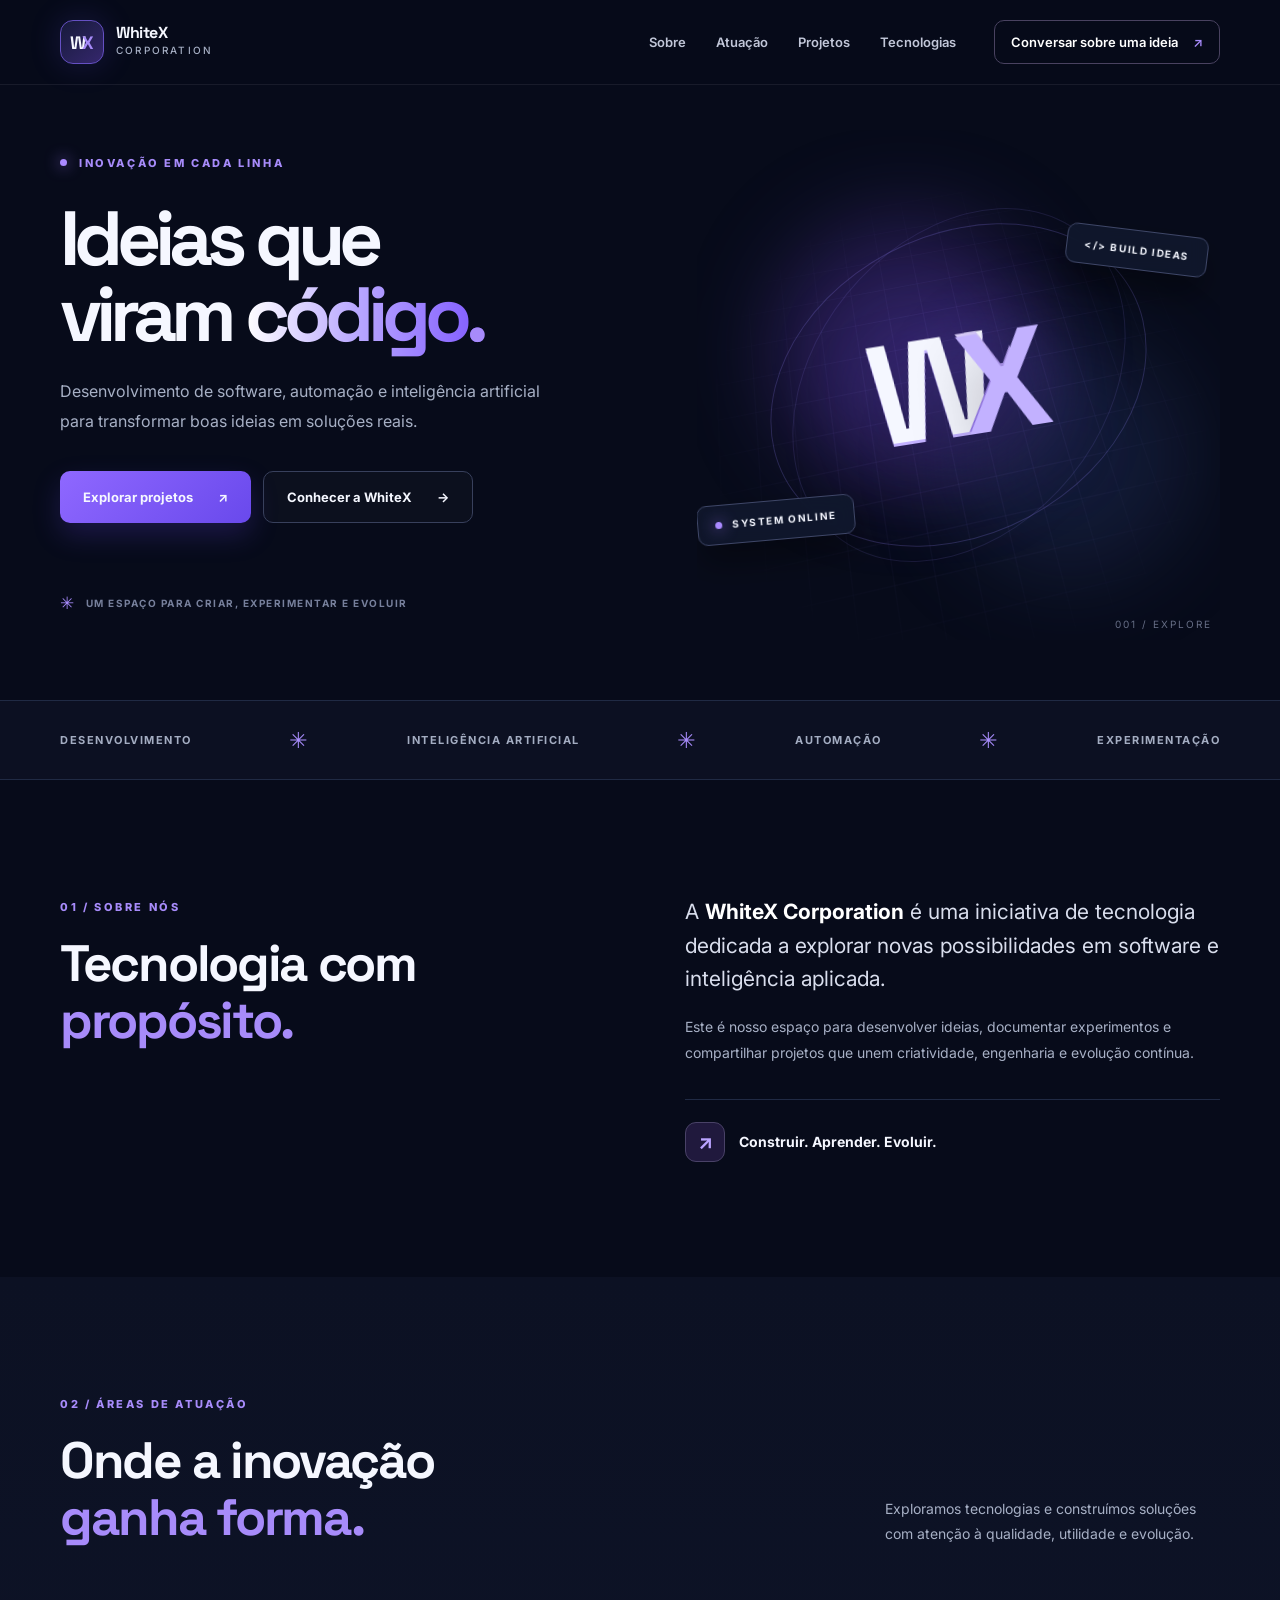
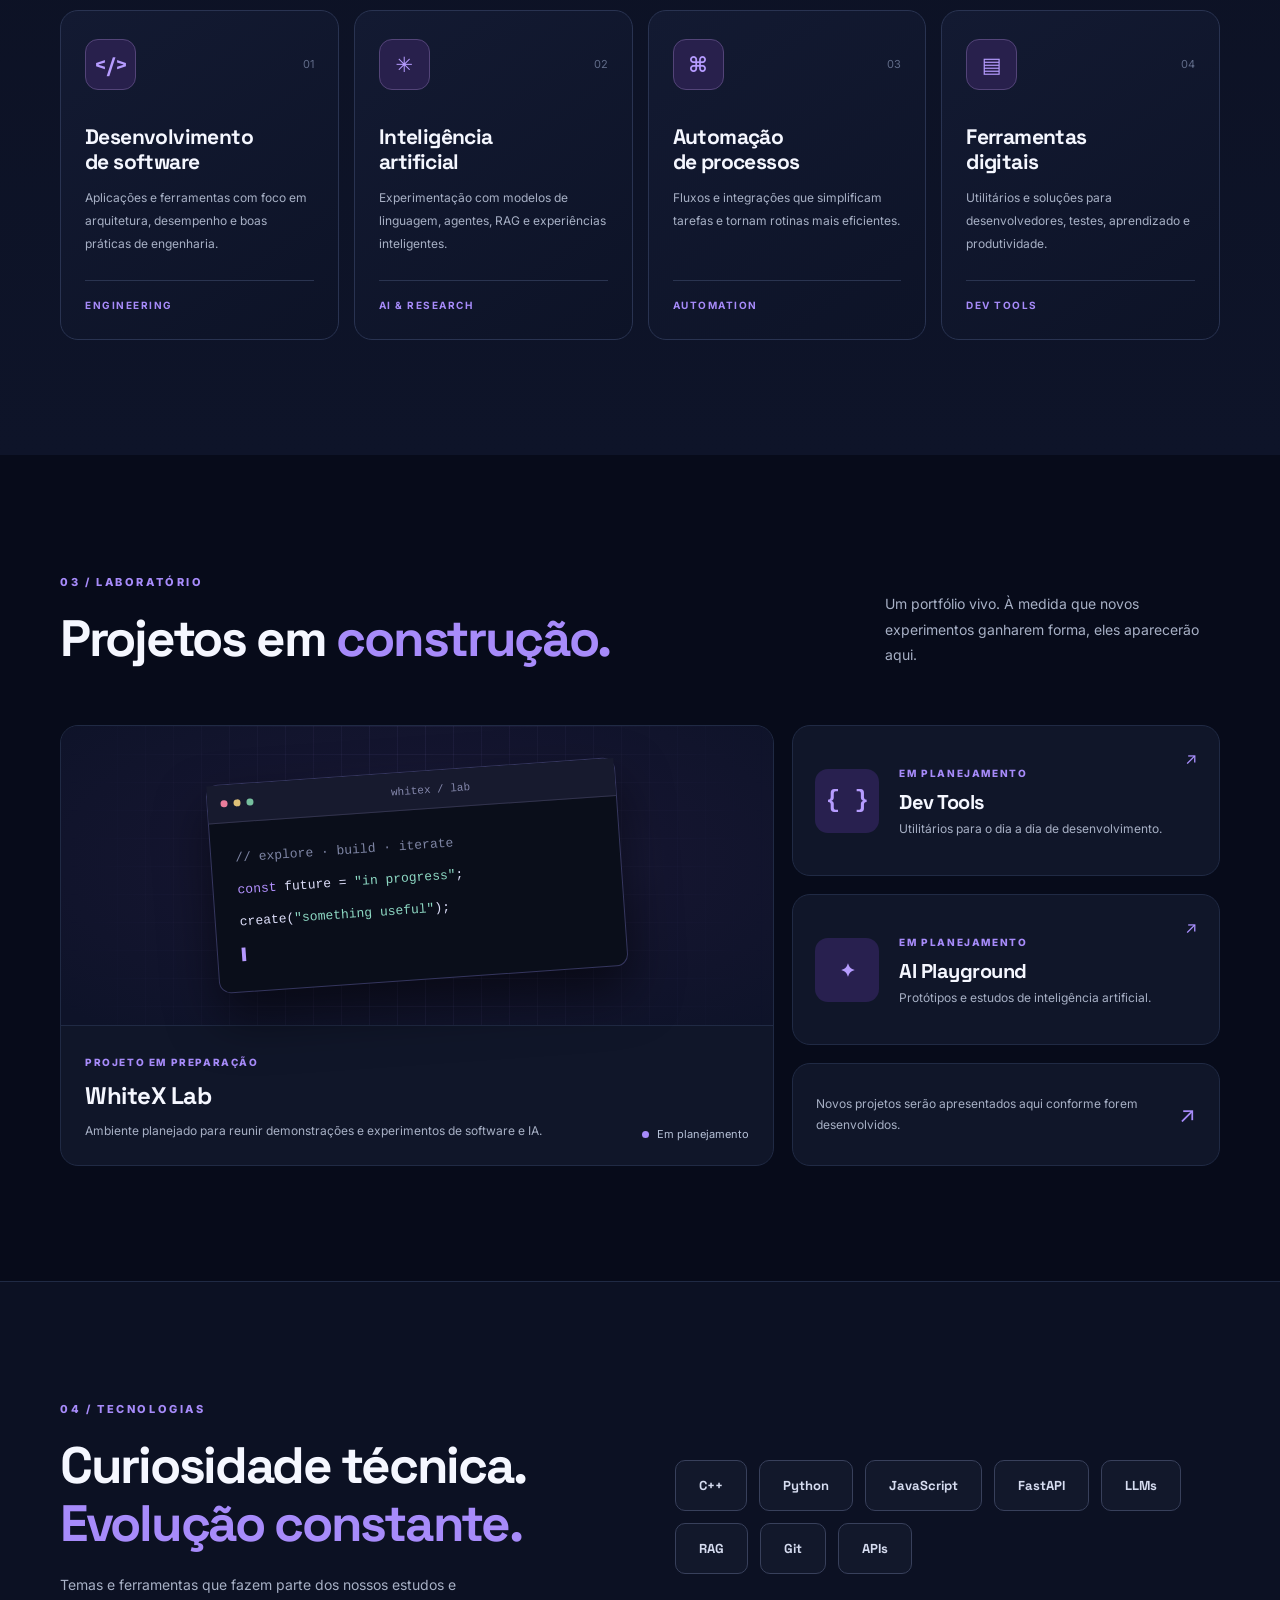
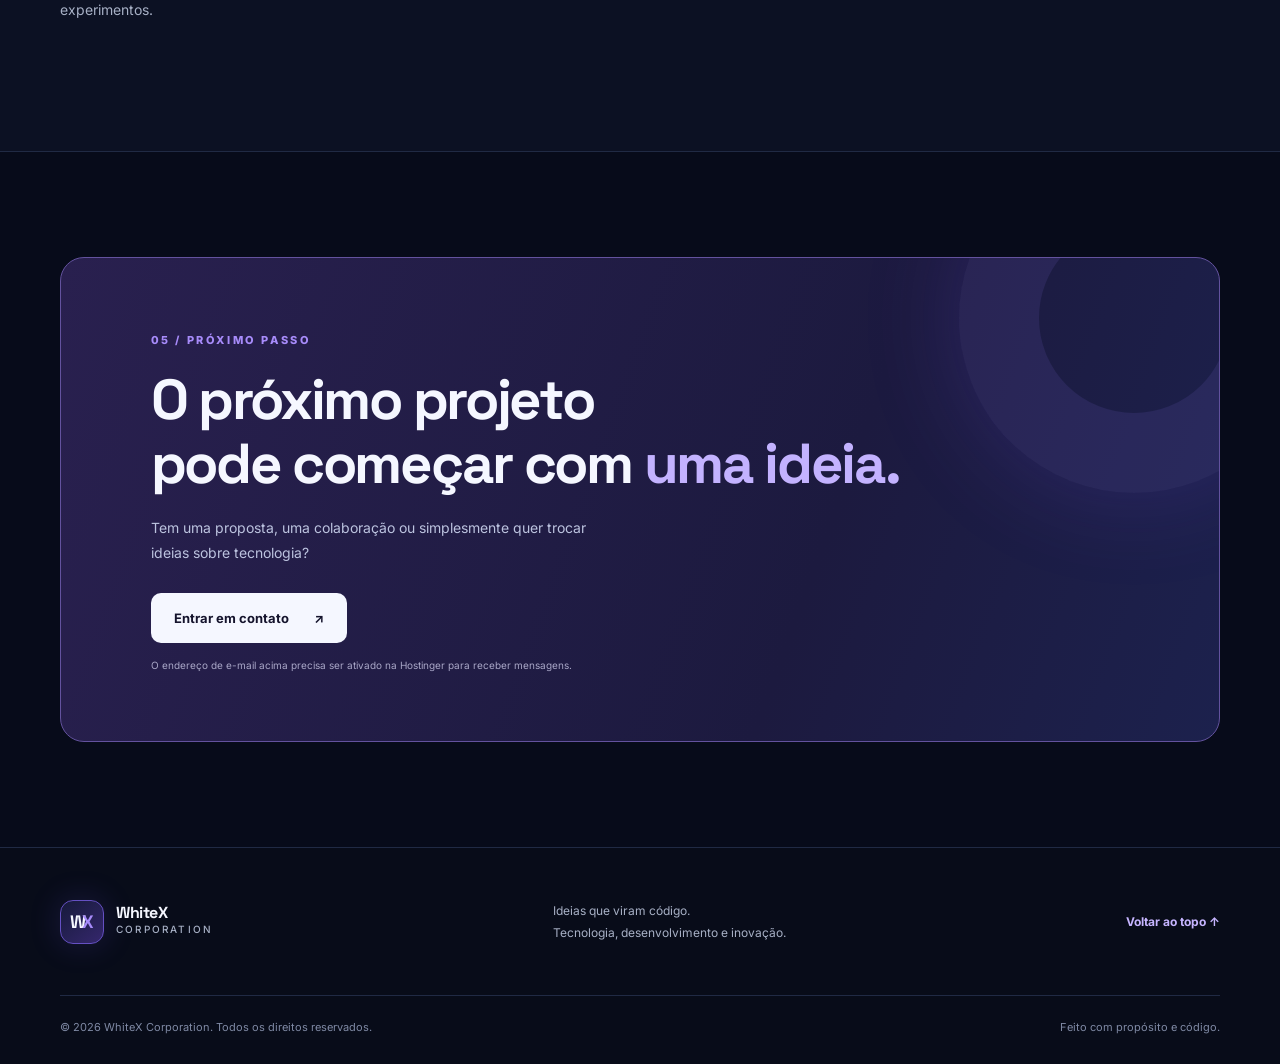
==== index.html @ 15ed41bf "test: verifica deploy automático isolado da develop" ====
<!doctype html>
<html lang="pt-BR">
<head>
  <!-- whitex-develop-webhook-test-2026-11-17 -->
  <!-- whitex-preview-webhook-test-2026-11-17 -->
  <meta charset="utf-8" />
  <meta name="viewport" content="width=device-width, initial-scale=1" />
  <meta name="theme-color" content="#070B1A" />
  <meta name="description" content="WhiteX Corporation: desenvolvimento de software, automação e inteligência artificial. Ideias que viram código." />
  <title>WhiteX Corporation | Ideias que viram código</title>
  <link rel="icon" href="assets/favicon.svg" type="image/svg+xml" />
  <link rel="preconnect" href="https://fonts.googleapis.com" />
  <link rel="preconnect" href="https://fonts.gstatic.com" crossorigin />
  <link href="https://fonts.googleapis.com/css2?family=Inter:wght@400;500;600;700;800&family=Space+Grotesk:wght@400;500;600;700&display=swap" rel="stylesheet" />
  <link rel="stylesheet" href="style.css" />
  <script src="script.js" defer></script>
</head>
<body>
  <a class="skip-link" href="#conteudo">Ir para o conteúdo</a>
  <header class="header" id="inicio">
    <div class="container nav">
      <a href="#inicio" class="brand" aria-label="WhiteX Corporation, página inicial"><span class="brand-mark" aria-hidden="true">W<span>X</span></span><span class="brand-text">WhiteX<span>Corporation</span></span></a>
      <button class="menu-toggle" aria-controls="main-nav" aria-expanded="false" aria-label="Abrir menu"><span></span><span></span><span></span></button>
      <nav id="main-nav" class="main-nav" aria-label="Navegação principal">
        <a href="#sobre">Sobre</a><a href="#areas">Atuação</a><a href="#projetos">Projetos</a><a href="#tecnologias">Tecnologias</a><a href="#contato" class="nav-cta">Conversar sobre uma ideia <span aria-hidden="true">↗</span></a>
      </nav>
    </div>
  </header>
  <main id="conteudo">
    <section class="hero container" aria-labelledby="hero-title">
      <div class="hero-copy">
        <div class="eyebrow"><span class="status-dot" aria-hidden="true"></span> INOVAÇÃO EM CADA LINHA</div>
        <h1 id="hero-title">Ideias que<br />viram <span class="gradient-text">código<span class="period">.</span></span></h1>
        <p>Desenvolvimento de software, automação e inteligência artificial para transformar boas ideias em soluções reais.</p>
        <div class="hero-actions"><a class="btn btn-primary" href="#projetos">Explorar projetos <span aria-hidden="true">↗</span></a><a class="btn btn-outline" href="#sobre">Conhecer a WhiteX <span aria-hidden="true">→</span></a></div>
        <div class="hero-bottom"><span class="sparkle">✳</span> UM ESPAÇO PARA CRIAR, EXPERIMENTAR E EVOLUIR</div>
      </div>
      <div class="hero-visual" aria-hidden="true"><div class="orb orb-one"></div><div class="orb orb-two"></div><div class="glow-grid"></div><div class="orbit orbit-a"></div><div class="orbit orbit-b"></div><div class="hero-symbol">W<span>X</span></div><div class="float-label float-top">&lt;/&gt; BUILD IDEAS</div><div class="float-label float-bottom"><span class="pulse"></span> SYSTEM ONLINE</div><div class="corner-label">001 / EXPLORE</div></div>
    </section>
    <section class="strip"><div class="container strip-inner"><span>DESENVOLVIMENTO</span><span class="strip-star">✳</span><span>INTELIGÊNCIA ARTIFICIAL</span><span class="strip-star">✳</span><span>AUTOMAÇÃO</span><span class="strip-star">✳</span><span>EXPERIMENTAÇÃO</span></div></section>
    <section id="sobre" class="section container about"><div class="section-heading"><span class="kicker">01 / SOBRE NÓS</span><h2>Tecnologia com <span class="soft-purple">propósito.</span></h2></div><div class="about-content"><p class="large-copy">A <strong>WhiteX Corporation</strong> é uma iniciativa de tecnologia dedicada a explorar novas possibilidades em software e inteligência aplicada.</p><p>Este é nosso espaço para desenvolver ideias, documentar experimentos e compartilhar projetos que unem criatividade, engenharia e evolução contínua.</p><div class="statement"><span class="statement-icon">↗</span><span>Construir. Aprender. Evoluir.</span></div></div></section>
    <section id="areas" class="section section-tinted"><div class="container"><div class="section-top"><div><span class="kicker">02 / ÁREAS DE ATUAÇÃO</span><h2>Onde a inovação<br /><span class="soft-purple">ganha forma.</span></h2></div><p>Exploramos tecnologias e construímos soluções com atenção à qualidade, utilidade e evolução.</p></div><div class="cards"><article class="service-card"><div class="card-top"><span class="card-icon">&lt;/&gt;</span><span class="card-count">01</span></div><h3>Desenvolvimento<br />de software</h3><p>Aplicações e ferramentas com foco em arquitetura, desempenho e boas práticas de engenharia.</p><div class="card-line"></div><span class="card-tag">ENGINEERING</span></article><article class="service-card"><div class="card-top"><span class="card-icon">✳</span><span class="card-count">02</span></div><h3>Inteligência<br />artificial</h3><p>Experimentação com modelos de linguagem, agentes, RAG e experiências inteligentes.</p><div class="card-line"></div><span class="card-tag">AI & RESEARCH</span></article><article class="service-card"><div class="card-top"><span class="card-icon">⌘</span><span class="card-count">03</span></div><h3>Automação<br />de processos</h3><p>Fluxos e integrações que simplificam tarefas e tornam rotinas mais eficientes.</p><div class="card-line"></div><span class="card-tag">AUTOMATION</span></article><article class="service-card"><div class="card-top"><span class="card-icon">▤</span><span class="card-count">04</span></div><h3>Ferramentas<br />digitais</h3><p>Utilitários e soluções para desenvolvedores, testes, aprendizado e produtividade.</p><div class="card-line"></div><span class="card-tag">DEV TOOLS</span></article></div></div></section>
    <section id="projetos" class="section container projects"><div class="section-top"><div><span class="kicker">03 / LABORATÓRIO</span><h2>Projetos em <span class="soft-purple">construção.</span></h2></div><p>Um portfólio vivo. À medida que novos experimentos ganharem forma, eles aparecerão aqui.</p></div><div class="project-grid"><article class="project-feature"><div class="project-graphic"><div class="terminal"><div class="terminal-head"><i></i><i></i><i></i><span>whitex / lab</span></div><div class="terminal-body"><span class="terminal-comment">// explore · build · iterate</span><span><span class="terminal-purple">const</span> future = <span class="terminal-green">"in progress"</span>;</span><span>create(<span class="terminal-green">"something useful"</span>);</span><span class="terminal-cursor">▌</span></div></div></div><div class="project-info"><div><span class="project-type">PROJETO EM PREPARAÇÃO</span><h3>WhiteX Lab</h3><p>Ambiente planejado para reunir demonstrações e experimentos de software e IA.</p></div><span class="project-status"><span></span> Em planejamento</span></div></article><div class="project-side"><div class="mini-project"><span class="mini-icon">{ }</span><div><span class="project-type">EM PLANEJAMENTO</span><h3>Dev Tools</h3><p>Utilitários para o dia a dia de desenvolvimento.</p></div><span class="mini-arrow">↗</span></div><div class="mini-project"><span class="mini-icon">✦</span><div><span class="project-type">EM PLANEJAMENTO</span><h3>AI Playground</h3><p>Protótipos e estudos de inteligência artificial.</p></div><span class="mini-arrow">↗</span></div><div class="mini-note">Novos projetos serão apresentados aqui conforme forem desenvolvidos. <span>↗</span></div></div></div></section>
    <section id="tecnologias" class="section technologies"><div class="container technologies-inner"><div><span class="kicker">04 / TECNOLOGIAS</span><h2>Curiosidade técnica.<br /><span class="soft-purple">Evolução constante.</span></h2><p>Temas e ferramentas que fazem parte dos nossos estudos e experimentos.</p></div><div class="tech-tags"><span>C++</span><span>Python</span><span>JavaScript</span><span>FastAPI</span><span>LLMs</span><span>RAG</span><span>Git</span><span>APIs</span></div></div></section>
    <section id="contato" class="section container contact"><div class="contact-panel"><div class="contact-orb"></div><span class="kicker">05 / PRÓXIMO PASSO</span><h2>O próximo projeto<br />pode começar com <span>uma ideia.</span></h2><p>Tem uma proposta, uma colaboração ou simplesmente quer trocar ideias sobre tecnologia?</p><a class="btn btn-light" href="mailto:contato@whitexcorporation.com.br?subject=Contato%20via%20WhiteX%20Corporation">Entrar em contato <span aria-hidden="true">↗</span></a><small>O endereço de e-mail acima precisa ser ativado na Hostinger para receber mensagens.</small></div></section>
  </main>
  <footer class="footer"><div class="container footer-main"><a href="#inicio" class="brand"><span class="brand-mark" aria-hidden="true">W<span>X</span></span><span class="brand-text">WhiteX<span>Corporation</span></span></a><p>Ideias que viram código.<br />Tecnologia, desenvolvimento e inovação.</p><a href="#inicio" class="back-top">Voltar ao topo ↑</a></div><div class="container footer-bottom"><span>© <span id="year">2026</span> WhiteX Corporation. Todos os direitos reservados.</span><span>Feito com propósito e código.</span></div></footer>
</body>
</html>
---- style.css ----
:root{--bg:#070B1A;--bg2:#0D1328;--accent:#7C5CFF;--soft:#A78BFA;--white:#F5F7FF;--muted:#A7B0C5;--border:#202A44;--font-body:'Inter',system-ui,sans-serif;--font-display:'Space Grotesk',system-ui,sans-serif}*{box-sizing:border-box}html{scroll-behavior:smooth;scroll-padding-top:90px}body{margin:0;color:var(--white);background:var(--bg);font-family:var(--font-body);-webkit-font-smoothing:antialiased}a{color:inherit;text-decoration:none}button{font:inherit}::selection{background:var(--accent);color:#fff}.container{width:min(1160px,calc(100% - 56px));margin:auto}.skip-link{position:absolute;left:-999px;top:10px;background:#fff;color:#111;padding:12px;z-index:100}.skip-link:focus{left:10px}.header{position:sticky;top:0;z-index:50;background:rgba(7,11,26,.83);backdrop-filter:blur(18px);border-bottom:1px solid rgba(255,255,255,.07)}.nav{height:84px;display:flex;justify-content:space-between;align-items:center;gap:20px}.brand{display:inline-flex;align-items:center;gap:12px}.brand-mark{display:flex;align-items:center;justify-content:center;width:44px;height:44px;border:1px solid #6550c3;border-radius:13px;background:linear-gradient(140deg,#161a3a,#35276d);font:700 18px var(--font-display);letter-spacing:-4px;padding-right:4px;box-shadow:0 0 32px #7c5cff2c}.brand-mark span{color:#a78bfa}.brand-text{display:flex;flex-direction:column;font:700 16px/1.03 var(--font-display);letter-spacing:-.4px}.brand-text>span{font:500 10px/1.7 var(--font-body);color:var(--muted);letter-spacing:2.2px;text-transform:uppercase}.main-nav{display:flex;align-items:center;gap:30px}.main-nav>a{font-size:13px;font-weight:600;color:#c1c6d8;transition:color .2s}.main-nav>a:hover{color:#fff}.main-nav .nav-cta{color:#fff;border:1px solid #494260;border-radius:10px;padding:13px 16px;margin-left:8px}.nav-cta span{margin-left:12px;color:var(--soft)}.menu-toggle{display:none}.hero{min-height:615px;display:grid;grid-template-columns:1.06fr .94fr;align-items:center;gap:48px;padding-top:44px;padding-bottom:60px}.eyebrow,.kicker{font-size:11px;font-weight:800;letter-spacing:2.6px;color:var(--soft)}.eyebrow{display:flex;align-items:center;gap:12px}.status-dot,.pulse{width:7px;height:7px;border-radius:50%;background:#aa8aff;box-shadow:0 0 15px #9a73ff}.hero h1{font:700 clamp(58px,6vw,94px)/.99 var(--font-display);letter-spacing:-6px;margin:30px 0 24px}.gradient-text{background:linear-gradient(90deg,#fff 0%,#b8a7ff 47%,#805aff 100%);-webkit-background-clip:text;background-clip:text;color:transparent}.period{color:#a78bfa}.hero p{color:var(--muted);font-size:16px;line-height:1.9;max-width:490px;margin:0}.hero-actions{display:flex;gap:12px;margin-top:35px;flex-wrap:wrap}.btn{display:inline-flex;align-items:center;justify-content:center;gap:25px;padding:17px 23px;border-radius:10px;font-size:13px;font-weight:700;transition:transform .2s,box-shadow .2s}.btn:hover{transform:translateY(-2px)}.btn-primary{background:linear-gradient(135deg,#8f68ff,#6949ec);box-shadow:0 12px 28px #6442e839}.btn-outline{border:1px solid #38405c;background:#ffffff05}.btn-outline:hover{border-color:#a78bfa}.hero-bottom{font-size:10px;letter-spacing:1.5px;color:#77809c;font-weight:700;display:flex;align-items:center;gap:10px;margin-top:70px}.sparkle{font-size:17px;color:var(--soft)}.hero-visual{position:relative;min-height:510px;display:flex;align-items:center;justify-content:center;isolation:isolate;overflow:hidden}.glow-grid{position:absolute;inset:25px;background-image:linear-gradient(#8673dc13 1px,transparent 1px),linear-gradient(90deg,#8673dc13 1px,transparent 1px);background-size:36px 36px;mask-image:radial-gradient(ellipse at center,#000 28%,transparent 75%);transform:perspective(400px) rotateX(17deg) rotateZ(-12deg)}.orb{position:absolute;border-radius:50%;filter:blur(45px);z-index:-1}.orb-one{width:260px;height:260px;background:#633cbb5e;top:18%;left:15%}.orb-two{width:240px;height:240px;background:#3e56a335;bottom:12%;right:6%}.orbit{position:absolute;border:1px solid #8b7deb3b;border-radius:50%;transform:rotate(-28deg)}.orbit-a{width:395px;height:300px}.orbit-b{width:290px;height:390px;transform:rotate(39deg);border-color:#8b7deb22}.hero-symbol{font:700 clamp(100px,11vw,178px)/1 var(--font-display);letter-spacing:-35px;padding-right:35px;text-shadow:0 3px 0 #c2b1ff,0 30px 65px #0006;transform:rotate(-9deg);filter:drop-shadow(0 0 45px #7c5cff75)}.hero-symbol span{background:linear-gradient(160deg,#fff,#9c7cf5 60%,#6244cc);background-clip:text;color:transparent}.float-label{position:absolute;background:#10182dd9;border:1px solid #3e4667;border-radius:10px;backdrop-filter:blur(10px);padding:13px 17px;font:700 10px var(--font-body);letter-spacing:1.6px;box-shadow:0 18px 35px #0006}.float-top{top:100px;right:12px;transform:rotate(7deg)}.float-bottom{bottom:100px;left:0;display:flex;gap:10px;align-items:center;transform:rotate(-5deg)}.corner-label{position:absolute;right:8px;bottom:10px;color:#666e86;font-size:10px;letter-spacing:2px}.strip{border-top:1px solid var(--border);border-bottom:1px solid var(--border);background:#0c1022}.strip-inner{min-height:78px;display:flex;justify-content:space-between;align-items:center;gap:24px;flex-wrap:wrap}.strip-inner span{font-size:11px;letter-spacing:1.5px;color:#a4adc2;font-weight:700}.strip-inner .strip-star{font-size:22px;color:var(--soft)}.section{padding-top:115px;padding-bottom:115px}.section h2{font:700 clamp(34px,4vw,55px)/1.12 var(--font-display);letter-spacing:-2.3px;margin:20px 0}.soft-purple{color:var(--soft)}.about{display:grid;grid-template-columns:1fr 1fr;gap:90px}.about-content p{line-height:1.9;color:var(--muted);margin:0 0 18px;font-size:14px}.about-content .large-copy{font-size:21px;line-height:1.6;color:#d9deed}.about-content strong{color:#fff}.statement{margin-top:32px;padding-top:22px;border-top:1px solid var(--border);display:flex;align-items:center;gap:14px;font-size:14px;font-weight:700}.statement-icon{width:40px;height:40px;display:grid;place-items:center;border:1px solid #494267;background:#20193d;color:#baa4ff;border-radius:11px;font-size:20px}.section-tinted{background:linear-gradient(180deg,#0c1123,#0e1429)}.section-top{display:flex;justify-content:space-between;align-items:end;gap:40px;margin-bottom:43px}.section-top p{max-width:335px;color:var(--muted);font-size:14px;line-height:1.8;margin-bottom:20px}.cards{display:grid;grid-template-columns:repeat(4,1fr);gap:15px}.service-card{background:linear-gradient(145deg,#131a32,#0d1327);border:1px solid #293351;border-radius:18px;padding:28px 24px;min-height:330px;display:flex;flex-direction:column;transition:transform .25s,border-color .25s}.service-card:hover{transform:translateY(-5px);border-color:#7667b6}.card-top{display:flex;justify-content:space-between;align-items:center}.card-icon{display:grid;place-items:center;width:51px;height:51px;border:1px solid #534478;background:#28204c;border-radius:13px;color:#b69cff;font:700 21px var(--font-display)}.card-count{color:#606b88;font-size:11px}.service-card h3{font:700 21px/1.2 var(--font-display);letter-spacing:-.6px;margin:34px 0 13px}.service-card p{font-size:12px;line-height:1.9;color:var(--muted);margin:0}.card-line{height:1px;background:#2a3450;margin-top:auto;margin-bottom:18px}.card-tag{font-size:10px;color:var(--soft);font-weight:700;letter-spacing:1.5px}.projects .section-top{margin-bottom:38px}.project-grid{display:grid;grid-template-columns:1.42fr .85fr;gap:18px}.project-feature,.mini-project,.mini-note{border:1px solid var(--border);border-radius:18px;overflow:hidden;background:#101629}.project-graphic{height:300px;display:grid;place-items:center;background:radial-gradient(ellipse at 52% 45%,#423b8061,#14152f 45%,#0e1329 95%);border-bottom:1px solid var(--border);position:relative}.project-graphic:before{content:'';position:absolute;inset:0;background-image:linear-gradient(#a497ef12 1px,transparent 1px),linear-gradient(90deg,#a497ef12 1px,transparent 1px);background-size:28px 28px;mask-image:linear-gradient(90deg,transparent,#000,transparent)}.terminal{width:min(75%,410px);background:#0a0e1a;border:1px solid #35365e;border-radius:12px;transform:rotate(-4deg);box-shadow:0 25px 50px #0008;position:relative}.terminal-head{height:38px;background:#171a2e;border-bottom:1px solid #32334d;display:flex;align-items:center;gap:6px;padding:0 13px}.terminal-head i{width:7px;height:7px;border-radius:50%;background:#8c789f}.terminal-head i:first-child{background:#ea7c9b}.terminal-head i:nth-child(2){background:#dec078}.terminal-head i:nth-child(3){background:#76bf9e}.terminal-head span{color:#8588ac;font:11px monospace;margin:auto}.terminal-body{display:flex;flex-direction:column;gap:14px;padding:27px 24px;font:13px/1.4 monospace;color:#dedffa}.terminal-comment{color:#7e85a4}.terminal-purple{color:#b391ff}.terminal-green{color:#8dd8c3}.terminal-cursor{color:#b598ff}.project-info{display:flex;align-items:end;justify-content:space-between;gap:15px;padding:24px}.project-type{font-size:10px;letter-spacing:1.6px;color:var(--soft);font-weight:800}.project-info h3,.mini-project h3{font:700 24px var(--font-display);letter-spacing:-.5px;margin:10px 0}.project-info p,.mini-project p{font-size:12px;color:var(--muted);line-height:1.7;margin:0}.project-status{font-size:11px;color:#b6c1d7;white-space:nowrap;display:flex;align-items:center;gap:8px}.project-status span{width:7px;height:7px;background:#a78bfa;border-radius:50%}.project-side{display:flex;flex-direction:column;gap:18px}.mini-project{min-height:151px;display:flex;align-items:center;gap:20px;padding:22px}.mini-icon{min-width:64px;height:64px;border-radius:13px;display:grid;place-items:center;background:#28204f;color:#b69cff;font:700 24px monospace}.mini-project h3{font-size:20px;margin:8px 0 4px}.mini-arrow{margin-left:auto;align-self:start;color:#aa91ff}.mini-note{flex:1;min-height:90px;padding:23px;display:flex;align-items:center;gap:20px;color:#a7b0c5;font-size:12px;line-height:1.7}.mini-note span{color:#a78bfa;font-size:22px}.technologies{background:#0c1123;border-top:1px solid var(--border);border-bottom:1px solid var(--border)}.technologies-inner{display:grid;grid-template-columns:1fr 1fr;align-items:center;gap:70px}.technologies p{color:var(--muted);font-size:14px;line-height:1.8;max-width:420px}.tech-tags{display:flex;flex-wrap:wrap;gap:12px}.tech-tags span{padding:16px 23px;border:1px solid #38405b;border-radius:10px;color:#d6dcf0;font:700 13px var(--font-display);background:#12182b}.contact{padding-top:105px;padding-bottom:105px}.contact-panel{position:relative;isolation:isolate;overflow:hidden;border:1px solid #63529e;border-radius:24px;background:linear-gradient(110deg,#29204f,#1c1a3f 65%,#1c214d);padding:70px clamp(30px,7vw,92px)}.contact-orb{position:absolute;width:350px;height:350px;right:-90px;top:-115px;border:80px solid #9877ff1b;border-radius:50%;z-index:-1;box-shadow:0 0 100px #6e49db33}.contact-panel h2{font-size:clamp(35px,4.4vw,61px);max-width:780px;margin:20px 0}.contact-panel h2 span{color:#c3b2ff}.contact-panel p{color:#bcc3df;max-width:460px;line-height:1.8;font-size:14px;margin-bottom:28px}.btn-light{background:#f5f7ff;color:#15142d}.contact-panel small{display:block;color:#a9a7c7;font-size:10px;margin-top:16px}.footer{border-top:1px solid var(--border);background:#080c19}.footer-main{padding:40px 0;display:flex;align-items:center;justify-content:space-between;gap:24px}.footer-main p{font-size:12px;line-height:1.8;color:var(--muted)}.back-top{font-size:12px;color:#c6b5ff;font-weight:700}.footer-bottom{border-top:1px solid var(--border);padding:24px 0 30px;display:flex;justify-content:space-between;gap:15px;color:#7f89a4;font-size:11px}@media(max-width:1000px){.main-nav{gap:17px}.hero{gap:5px}.hero h1{font-size:65px}.cards{grid-template-columns:repeat(2,1fr)}.project-grid{grid-template-columns:1fr}.project-side{display:grid;grid-template-columns:1fr 1fr}.mini-note{grid-column:1/-1}.strip-inner{justify-content:center}.about{gap:45px}}@media(max-width:700px){.container{width:min(100% - 36px,540px)}.nav{height:72px}.menu-toggle{display:flex;flex-direction:column;gap:5px;padding:10px;border:1px solid #38405b;background:#141a2e;border-radius:9px;cursor:pointer}.menu-toggle span{width:19px;height:2px;background:#ddd}.main-nav{display:none;position:absolute;left:0;right:0;top:72px;flex-direction:column;align-items:stretch;padding:18px;background:#0d1328;border-bottom:1px solid var(--border);gap:0}.main-nav.open{display:flex}.main-nav>a{padding:13px 18px}.main-nav .nav-cta{margin:8px 0 0}.hero{display:flex;flex-direction:column;align-items:start;padding-top:76px;padding-bottom:35px;min-height:auto}.hero h1{font-size:clamp(56px,13vw,76px);letter-spacing:-4px}.hero p{font-size:14px}.hero-bottom{margin-top:44px;font-size:9px}.hero-visual{width:100%;min-height:340px}.hero-symbol{font-size:125px}.orbit-a{width:280px;height:220px}.orbit-b{width:200px;height:290px}.float-top{top:50px;right:0}.float-bottom{bottom:40px;left:5px}.strip-inner{gap:12px;padding:18px 0}.strip-inner span{font-size:9px}.strip-inner .strip-star{font-size:15px}.section{padding-top:75px;padding-bottom:75px}.section h2{letter-spacing:-1.6px}.about,.technologies-inner{grid-template-columns:1fr;gap:18px}.about-content .large-copy{font-size:18px}.section-top{display:block;margin-bottom:28px}.section-top p{margin-top:15px}.cards{grid-template-columns:1fr}.service-card{min-height:255px}.service-card h3{margin:22px 0 10px}.project-graphic{height:225px}.terminal{width:85%}.terminal-body{padding:17px;font-size:10px}.project-info{align-items:start;flex-direction:column}.project-side{display:flex}.contact-panel{padding:42px 26px}.footer-main,.footer-bottom{flex-direction:column;align-items:start}.footer-main{gap:18px}.footer-bottom{gap:8px}}@media(prefers-reduced-motion:reduce){html{scroll-behavior:auto}*,*:before,*:after{animation-duration:.01ms!important;transition-duration:.01ms!important}}
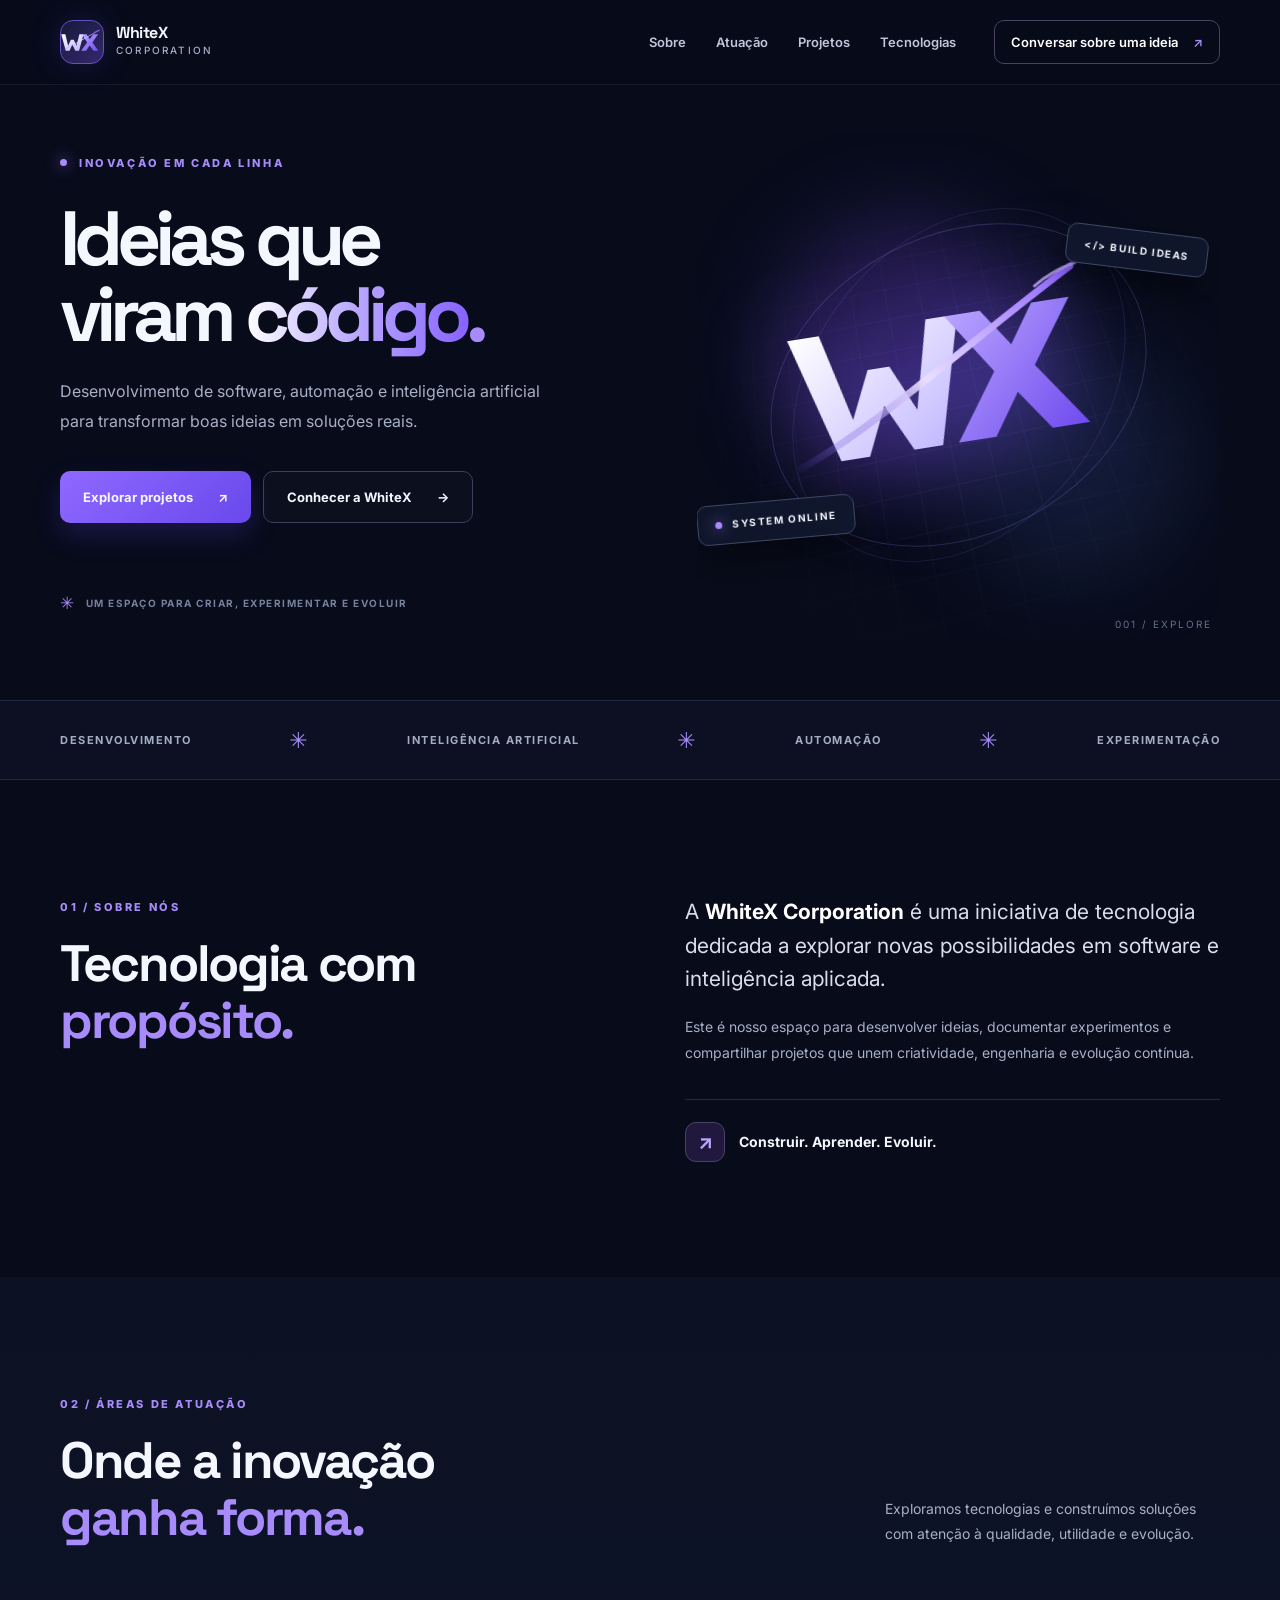
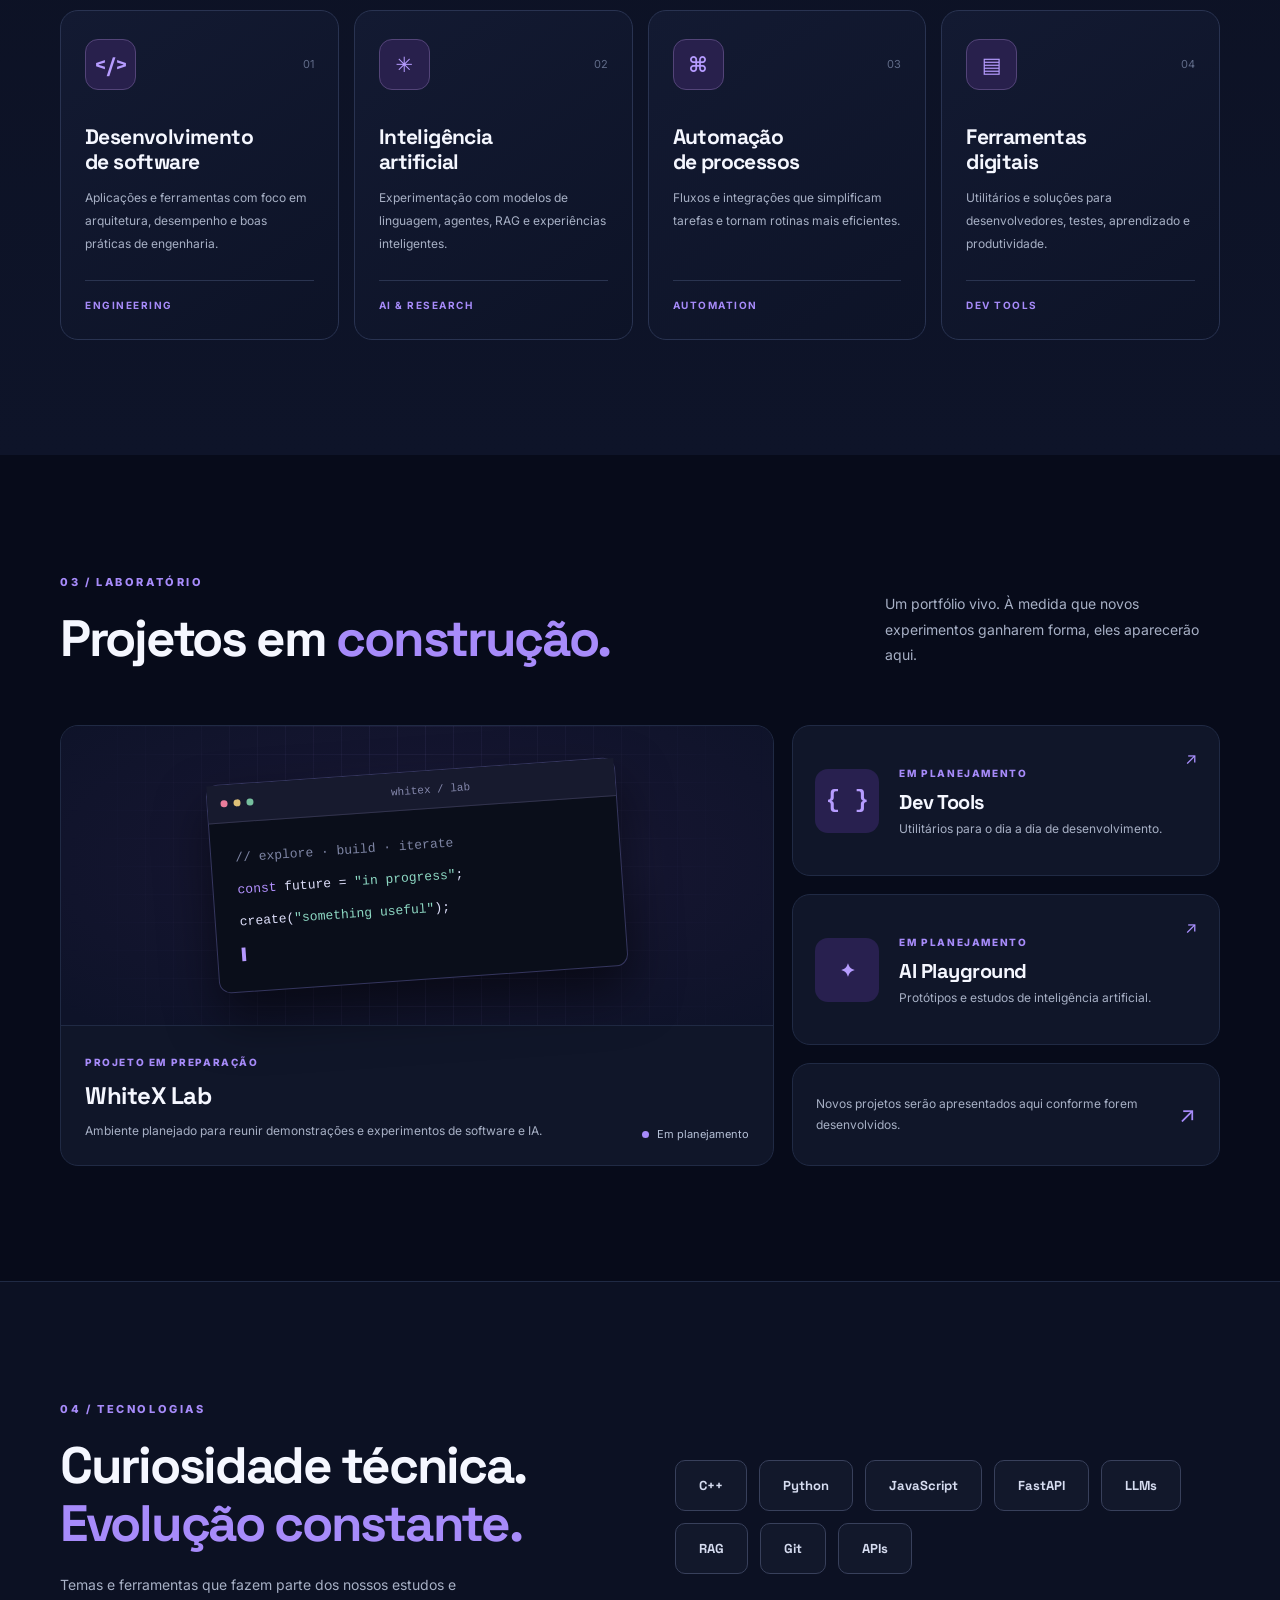
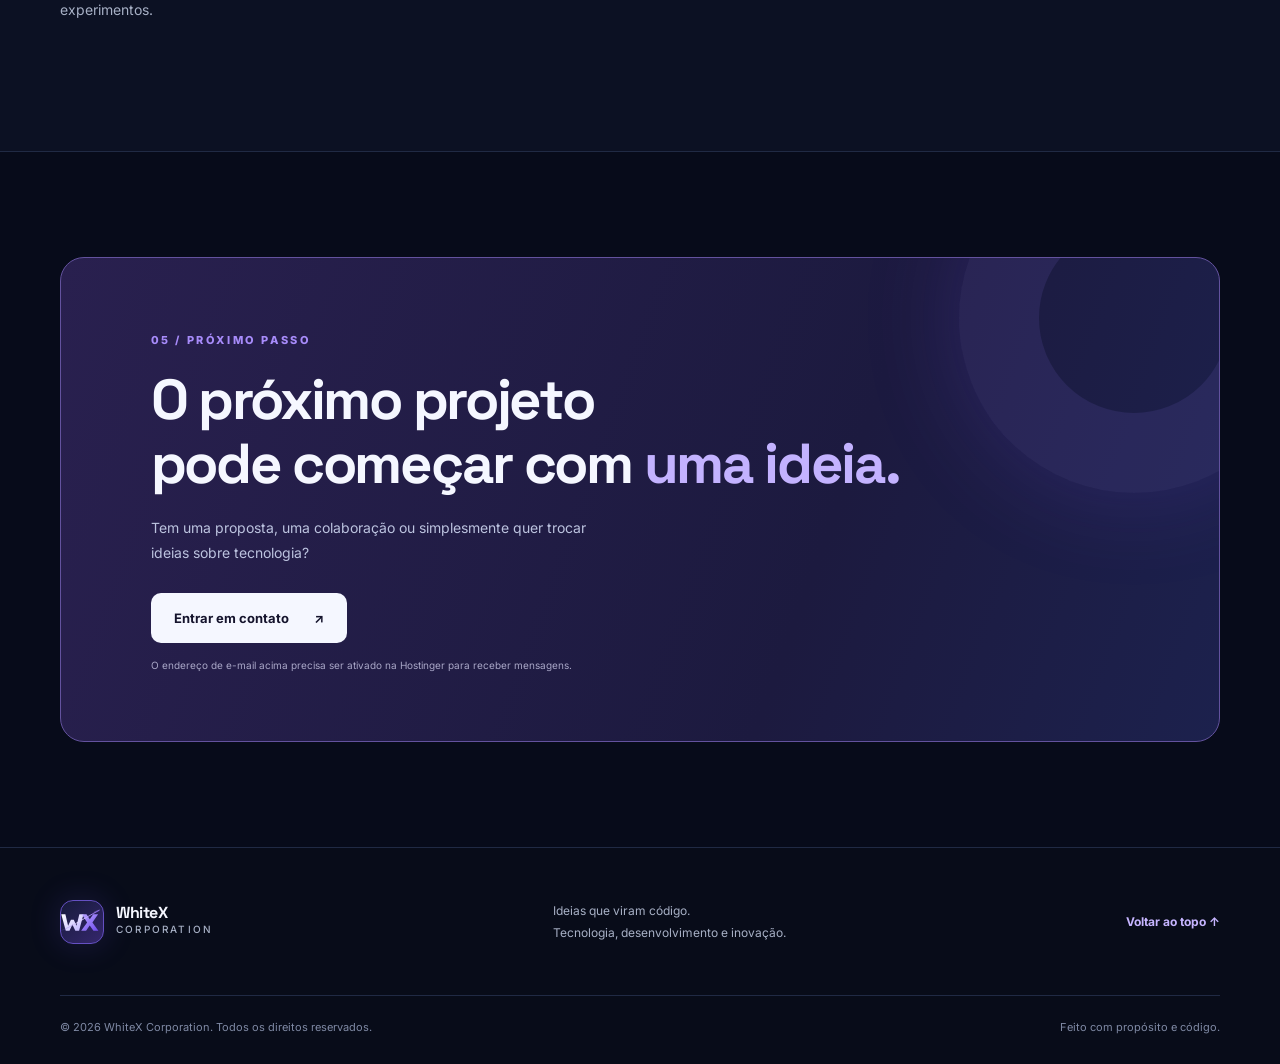
==== commit 09235389: "feat(brand): integra logo WX em cabeçalho e hero" ====
--- a/index.html
+++ b/index.html
@@ -19,7 +19,7 @@
   <a class="skip-link" href="#conteudo">Ir para o conteúdo</a>
   <header class="header" id="inicio">
     <div class="container nav">
-      <a href="#inicio" class="brand" aria-label="WhiteX Corporation, página inicial"><span class="brand-mark" aria-hidden="true">W<span>X</span></span><span class="brand-text">WhiteX<span>Corporation</span></span></a>
+      <a href="#inicio" class="brand" aria-label="WhiteX Corporation, página inicial"><span class="brand-mark" aria-hidden="true"><img src="assets/logo-wx.svg" alt="" width="44" height="34" /></span><span class="brand-text">WhiteX<span>Corporation</span></span></a>
       <button class="menu-toggle" aria-controls="main-nav" aria-expanded="false" aria-label="Abrir menu"><span></span><span></span><span></span></button>
       <nav id="main-nav" class="main-nav" aria-label="Navegação principal">
         <a href="#sobre">Sobre</a><a href="#areas">Atuação</a><a href="#projetos">Projetos</a><a href="#tecnologias">Tecnologias</a><a href="#contato" class="nav-cta">Conversar sobre uma ideia <span aria-hidden="true">↗</span></a>
@@ -35,7 +35,7 @@
         <div class="hero-actions"><a class="btn btn-primary" href="#projetos">Explorar projetos <span aria-hidden="true">↗</span></a><a class="btn btn-outline" href="#sobre">Conhecer a WhiteX <span aria-hidden="true">→</span></a></div>
         <div class="hero-bottom"><span class="sparkle">✳</span> UM ESPAÇO PARA CRIAR, EXPERIMENTAR E EVOLUIR</div>
       </div>
-      <div class="hero-visual" aria-hidden="true"><div class="orb orb-one"></div><div class="orb orb-two"></div><div class="glow-grid"></div><div class="orbit orbit-a"></div><div class="orbit orbit-b"></div><div class="hero-symbol">W<span>X</span></div><div class="float-label float-top">&lt;/&gt; BUILD IDEAS</div><div class="float-label float-bottom"><span class="pulse"></span> SYSTEM ONLINE</div><div class="corner-label">001 / EXPLORE</div></div>
+      <div class="hero-visual" aria-hidden="true"><div class="orb orb-one"></div><div class="orb orb-two"></div><div class="glow-grid"></div><div class="orbit orbit-a"></div><div class="orbit orbit-b"></div><div class="hero-symbol"><img src="assets/logo-wx.svg" alt="" width="340" height="240" /></div><div class="float-label float-top">&lt;/&gt; BUILD IDEAS</div><div class="float-label float-bottom"><span class="pulse"></span> SYSTEM ONLINE</div><div class="corner-label">001 / EXPLORE</div></div>
     </section>
     <section class="strip"><div class="container strip-inner"><span>DESENVOLVIMENTO</span><span class="strip-star">✳</span><span>INTELIGÊNCIA ARTIFICIAL</span><span class="strip-star">✳</span><span>AUTOMAÇÃO</span><span class="strip-star">✳</span><span>EXPERIMENTAÇÃO</span></div></section>
     <section id="sobre" class="section container about"><div class="section-heading"><span class="kicker">01 / SOBRE NÓS</span><h2>Tecnologia com <span class="soft-purple">propósito.</span></h2></div><div class="about-content"><p class="large-copy">A <strong>WhiteX Corporation</strong> é uma iniciativa de tecnologia dedicada a explorar novas possibilidades em software e inteligência aplicada.</p><p>Este é nosso espaço para desenvolver ideias, documentar experimentos e compartilhar projetos que unem criatividade, engenharia e evolução contínua.</p><div class="statement"><span class="statement-icon">↗</span><span>Construir. Aprender. Evoluir.</span></div></div></section>
@@ -44,6 +44,6 @@
     <section id="tecnologias" class="section technologies"><div class="container technologies-inner"><div><span class="kicker">04 / TECNOLOGIAS</span><h2>Curiosidade técnica.<br /><span class="soft-purple">Evolução constante.</span></h2><p>Temas e ferramentas que fazem parte dos nossos estudos e experimentos.</p></div><div class="tech-tags"><span>C++</span><span>Python</span><span>JavaScript</span><span>FastAPI</span><span>LLMs</span><span>RAG</span><span>Git</span><span>APIs</span></div></div></section>
     <section id="contato" class="section container contact"><div class="contact-panel"><div class="contact-orb"></div><span class="kicker">05 / PRÓXIMO PASSO</span><h2>O próximo projeto<br />pode começar com <span>uma ideia.</span></h2><p>Tem uma proposta, uma colaboração ou simplesmente quer trocar ideias sobre tecnologia?</p><a class="btn btn-light" href="mailto:contato@whitexcorporation.com.br?subject=Contato%20via%20WhiteX%20Corporation">Entrar em contato <span aria-hidden="true">↗</span></a><small>O endereço de e-mail acima precisa ser ativado na Hostinger para receber mensagens.</small></div></section>
   </main>
-  <footer class="footer"><div class="container footer-main"><a href="#inicio" class="brand"><span class="brand-mark" aria-hidden="true">W<span>X</span></span><span class="brand-text">WhiteX<span>Corporation</span></span></a><p>Ideias que viram código.<br />Tecnologia, desenvolvimento e inovação.</p><a href="#inicio" class="back-top">Voltar ao topo ↑</a></div><div class="container footer-bottom"><span>© <span id="year">2026</span> WhiteX Corporation. Todos os direitos reservados.</span><span>Feito com propósito e código.</span></div></footer>
+  <footer class="footer"><div class="container footer-main"><a href="#inicio" class="brand"><span class="brand-mark" aria-hidden="true"><img src="assets/logo-wx.svg" alt="" width="44" height="34" /></span><span class="brand-text">WhiteX<span>Corporation</span></span></a><p>Ideias que viram código.<br />Tecnologia, desenvolvimento e inovação.</p><a href="#inicio" class="back-top">Voltar ao topo ↑</a></div><div class="container footer-bottom"><span>© <span id="year">2026</span> WhiteX Corporation. Todos os direitos reservados.</span><span>Feito com propósito e código.</span></div></footer>
 </body>
 </html>
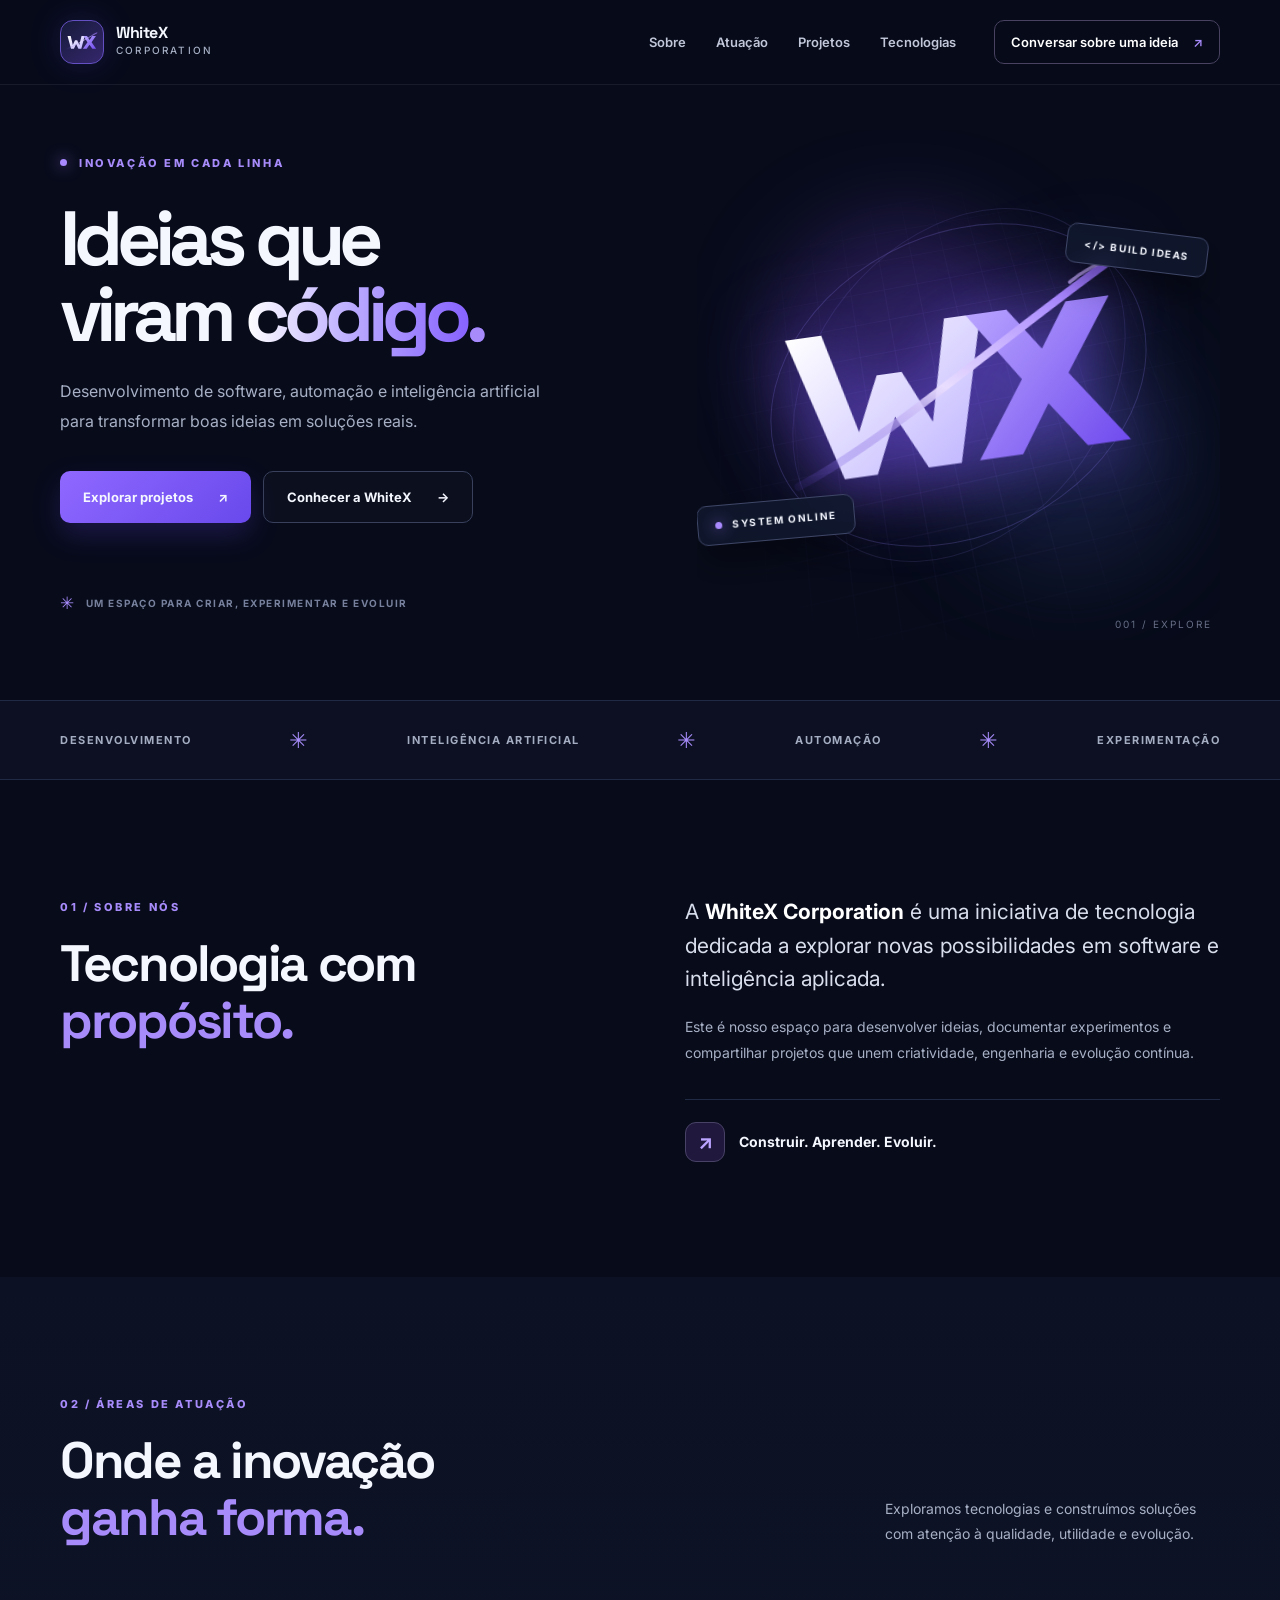
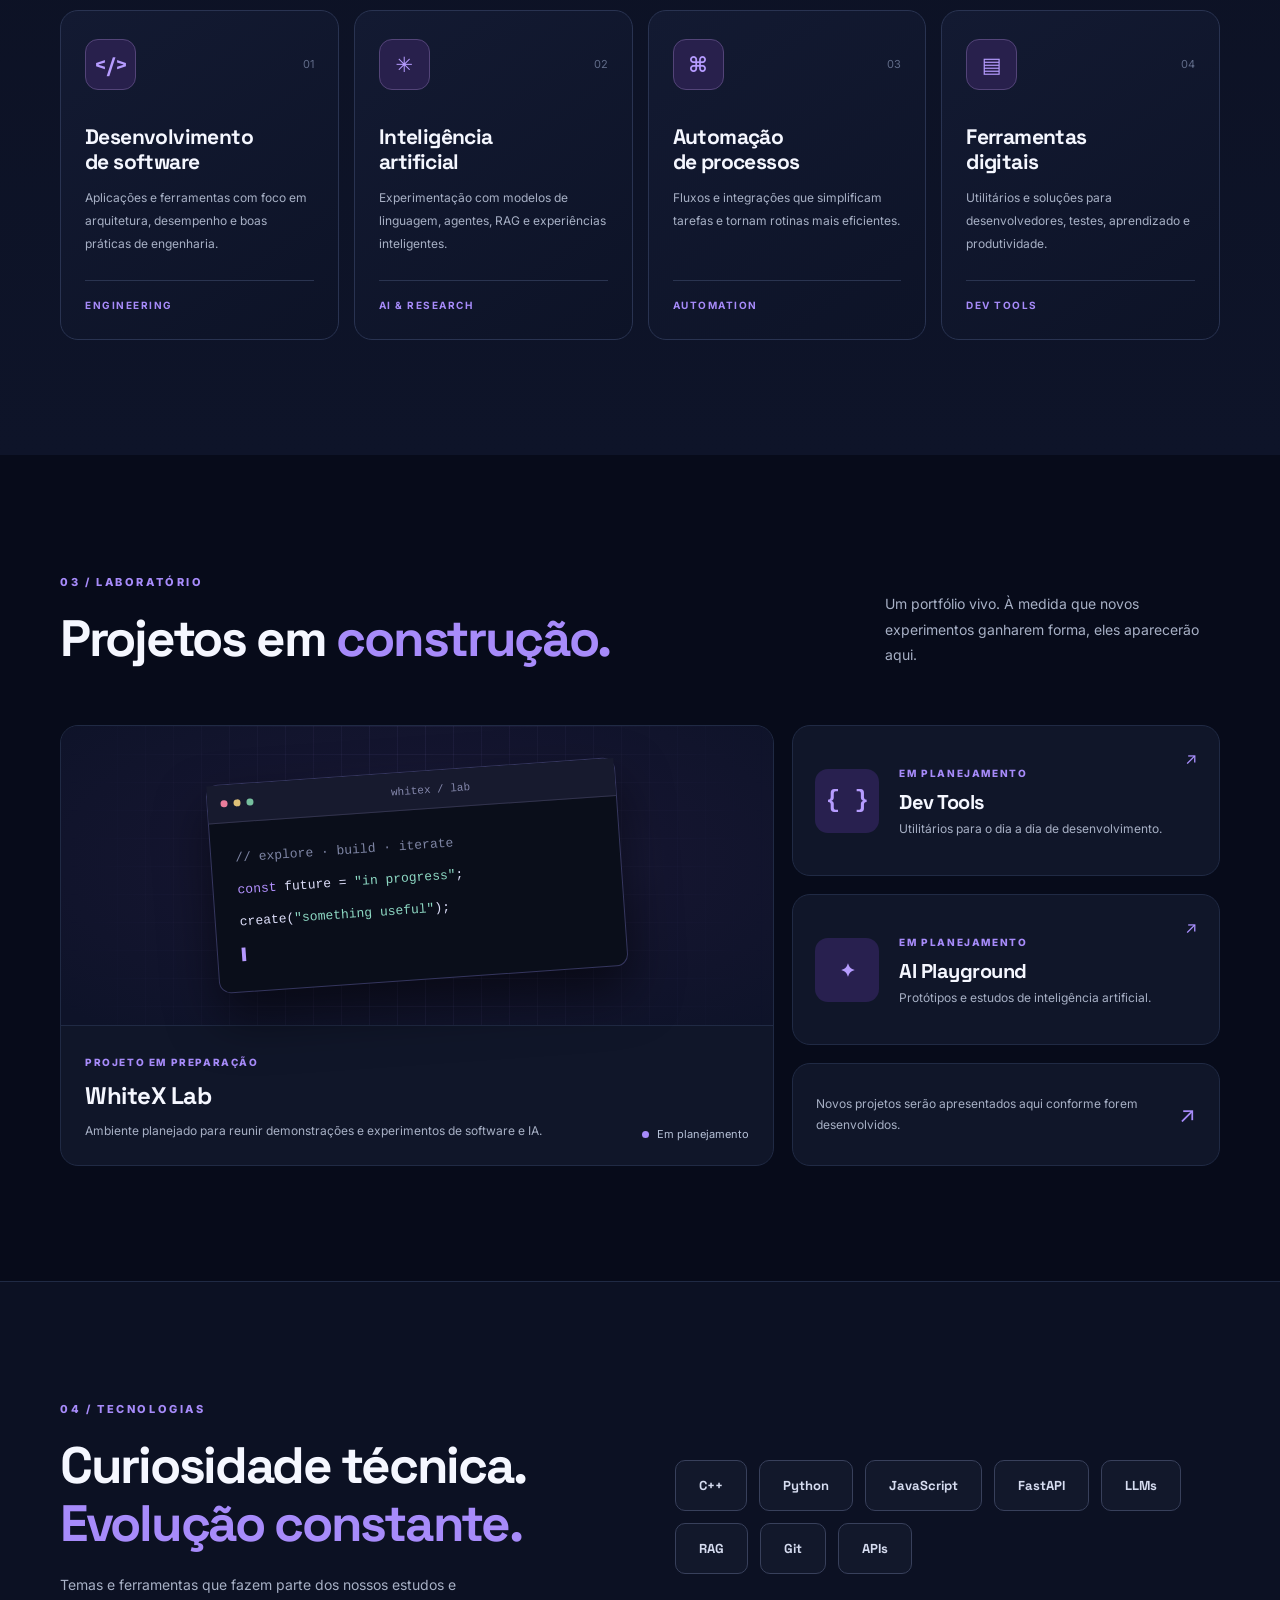
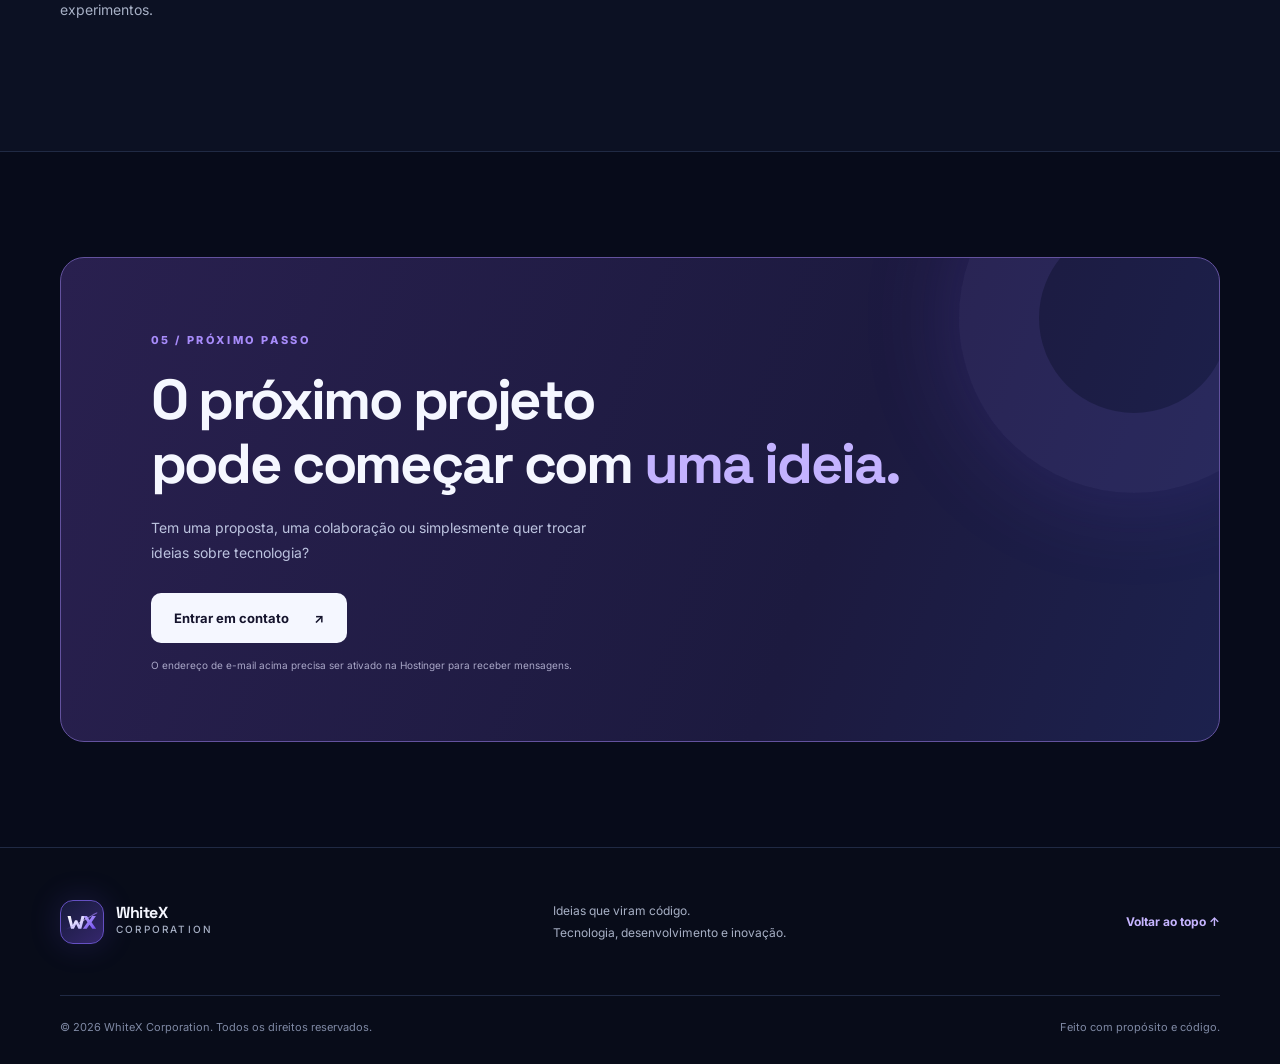
==== commit a879c932: "fix(mobile): usa âncora nativa fora do cabeçalho sticky" ====
--- a/index.html
+++ b/index.html
@@ -13,9 +13,10 @@
   <link rel="preconnect" href="https://fonts.gstatic.com" crossorigin />
   <link href="https://fonts.googleapis.com/css2?family=Inter:wght@400;500;600;700;800&family=Space+Grotesk:wght@400;500;600;700&display=swap" rel="stylesheet" />
   <link rel="stylesheet" href="style.css" />
-  <script src="script.js" defer></script>
+  <script src="script.js?v=3.1.1" defer></script>
 </head>
 <body>
+  <div id="topo" aria-hidden="true"></div>
   <a class="skip-link" href="#conteudo">Ir para o conteúdo</a>
   <header class="header" id="inicio">
     <div class="container nav">
@@ -44,6 +45,6 @@
     <section id="tecnologias" class="section technologies"><div class="container technologies-inner"><div><span class="kicker">04 / TECNOLOGIAS</span><h2>Curiosidade técnica.<br /><span class="soft-purple">Evolução constante.</span></h2><p>Temas e ferramentas que fazem parte dos nossos estudos e experimentos.</p></div><div class="tech-tags"><span>C++</span><span>Python</span><span>JavaScript</span><span>FastAPI</span><span>LLMs</span><span>RAG</span><span>Git</span><span>APIs</span></div></div></section>
     <section id="contato" class="section container contact"><div class="contact-panel"><div class="contact-orb"></div><span class="kicker">05 / PRÓXIMO PASSO</span><h2>O próximo projeto<br />pode começar com <span>uma ideia.</span></h2><p>Tem uma proposta, uma colaboração ou simplesmente quer trocar ideias sobre tecnologia?</p><a class="btn btn-light" href="mailto:contato@whitexcorporation.com.br?subject=Contato%20via%20WhiteX%20Corporation">Entrar em contato <span aria-hidden="true">↗</span></a><small>O endereço de e-mail acima precisa ser ativado na Hostinger para receber mensagens.</small></div></section>
   </main>
-  <footer class="footer"><div class="container footer-main"><a href="#inicio" class="brand"><span class="brand-mark" aria-hidden="true"><img src="assets/logo-wx.svg" alt="" width="44" height="34" /></span><span class="brand-text">WhiteX<span>Corporation</span></span></a><p>Ideias que viram código.<br />Tecnologia, desenvolvimento e inovação.</p><a href="#inicio" class="back-top">Voltar ao topo ↑</a></div><div class="container footer-bottom"><span>© <span id="year">2026</span> WhiteX Corporation. Todos os direitos reservados.</span><span>Feito com propósito e código.</span></div></footer>
+  <footer class="footer"><div class="container footer-main"><a href="#inicio" class="brand"><span class="brand-mark" aria-hidden="true"><img src="assets/logo-wx.svg" alt="" width="44" height="34" /></span><span class="brand-text">WhiteX<span>Corporation</span></span></a><p>Ideias que viram código.<br />Tecnologia, desenvolvimento e inovação.</p><a href="#topo" class="back-top">Voltar ao topo ↑</a></div><div class="container footer-bottom"><span>© <span id="year">2026</span> WhiteX Corporation. Todos os direitos reservados.</span><span>Feito com propósito e código.</span></div></footer>
 </body>
 </html>
--- a/style.css
+++ b/style.css
@@ -1 +1,8 @@
 :root{--bg:#070B1A;--bg2:#0D1328;--accent:#7C5CFF;--soft:#A78BFA;--white:#F5F7FF;--muted:#A7B0C5;--border:#202A44;--font-body:'Inter',system-ui,sans-serif;--font-display:'Space Grotesk',system-ui,sans-serif}*{box-sizing:border-box}html{scroll-behavior:smooth;scroll-padding-top:90px}body{margin:0;color:var(--white);background:var(--bg);font-family:var(--font-body);-webkit-font-smoothing:antialiased}a{color:inherit;text-decoration:none}button{font:inherit}::selection{background:var(--accent);color:#fff}.container{width:min(1160px,calc(100% - 56px));margin:auto}.skip-link{position:absolute;left:-999px;top:10px;background:#fff;color:#111;padding:12px;z-index:100}.skip-link:focus{left:10px}.header{position:sticky;top:0;z-index:50;background:rgba(7,11,26,.83);backdrop-filter:blur(18px);border-bottom:1px solid rgba(255,255,255,.07)}.nav{height:84px;display:flex;justify-content:space-between;align-items:center;gap:20px}.brand{display:inline-flex;align-items:center;gap:12px}.brand-mark{display:flex;align-items:center;justify-content:center;width:44px;height:44px;border:1px solid #6550c3;border-radius:13px;background:linear-gradient(140deg,#161a3a,#35276d);font:700 18px var(--font-display);letter-spacing:-4px;padding-right:4px;box-shadow:0 0 32px #7c5cff2c}.brand-mark span{color:#a78bfa}.brand-text{display:flex;flex-direction:column;font:700 16px/1.03 var(--font-display);letter-spacing:-.4px}.brand-text>span{font:500 10px/1.7 var(--font-body);color:var(--muted);letter-spacing:2.2px;text-transform:uppercase}.main-nav{display:flex;align-items:center;gap:30px}.main-nav>a{font-size:13px;font-weight:600;color:#c1c6d8;transition:color .2s}.main-nav>a:hover{color:#fff}.main-nav .nav-cta{color:#fff;border:1px solid #494260;border-radius:10px;padding:13px 16px;margin-left:8px}.nav-cta span{margin-left:12px;color:var(--soft)}.menu-toggle{display:none}.hero{min-height:615px;display:grid;grid-template-columns:1.06fr .94fr;align-items:center;gap:48px;padding-top:44px;padding-bottom:60px}.eyebrow,.kicker{font-size:11px;font-weight:800;letter-spacing:2.6px;color:var(--soft)}.eyebrow{display:flex;align-items:center;gap:12px}.status-dot,.pulse{width:7px;height:7px;border-radius:50%;background:#aa8aff;box-shadow:0 0 15px #9a73ff}.hero h1{font:700 clamp(58px,6vw,94px)/.99 var(--font-display);letter-spacing:-6px;margin:30px 0 24px}.gradient-text{background:linear-gradient(90deg,#fff 0%,#b8a7ff 47%,#805aff 100%);-webkit-background-clip:text;background-clip:text;color:transparent}.period{color:#a78bfa}.hero p{color:var(--muted);font-size:16px;line-height:1.9;max-width:490px;margin:0}.hero-actions{display:flex;gap:12px;margin-top:35px;flex-wrap:wrap}.btn{display:inline-flex;align-items:center;justify-content:center;gap:25px;padding:17px 23px;border-radius:10px;font-size:13px;font-weight:700;transition:transform .2s,box-shadow .2s}.btn:hover{transform:translateY(-2px)}.btn-primary{background:linear-gradient(135deg,#8f68ff,#6949ec);box-shadow:0 12px 28px #6442e839}.btn-outline{border:1px solid #38405c;background:#ffffff05}.btn-outline:hover{border-color:#a78bfa}.hero-bottom{font-size:10px;letter-spacing:1.5px;color:#77809c;font-weight:700;display:flex;align-items:center;gap:10px;margin-top:70px}.sparkle{font-size:17px;color:var(--soft)}.hero-visual{position:relative;min-height:510px;display:flex;align-items:center;justify-content:center;isolation:isolate;overflow:hidden}.glow-grid{position:absolute;inset:25px;background-image:linear-gradient(#8673dc13 1px,transparent 1px),linear-gradient(90deg,#8673dc13 1px,transparent 1px);background-size:36px 36px;mask-image:radial-gradient(ellipse at center,#000 28%,transparent 75%);transform:perspective(400px) rotateX(17deg) rotateZ(-12deg)}.orb{position:absolute;border-radius:50%;filter:blur(45px);z-index:-1}.orb-one{width:260px;height:260px;background:#633cbb5e;top:18%;left:15%}.orb-two{width:240px;height:240px;background:#3e56a335;bottom:12%;right:6%}.orbit{position:absolute;border:1px solid #8b7deb3b;border-radius:50%;transform:rotate(-28deg)}.orbit-a{width:395px;height:300px}.orbit-b{width:290px;height:390px;transform:rotate(39deg);border-color:#8b7deb22}.hero-symbol{font:700 clamp(100px,11vw,178px)/1 var(--font-display);letter-spacing:-35px;padding-right:35px;text-shadow:0 3px 0 #c2b1ff,0 30px 65px #0006;transform:rotate(-9deg);filter:drop-shadow(0 0 45px #7c5cff75)}.hero-symbol span{background:linear-gradient(160deg,#fff,#9c7cf5 60%,#6244cc);background-clip:text;color:transparent}.float-label{position:absolute;background:#10182dd9;border:1px solid #3e4667;border-radius:10px;backdrop-filter:blur(10px);padding:13px 17px;font:700 10px var(--font-body);letter-spacing:1.6px;box-shadow:0 18px 35px #0006}.float-top{top:100px;right:12px;transform:rotate(7deg)}.float-bottom{bottom:100px;left:0;display:flex;gap:10px;align-items:center;transform:rotate(-5deg)}.corner-label{position:absolute;right:8px;bottom:10px;color:#666e86;font-size:10px;letter-spacing:2px}.strip{border-top:1px solid var(--border);border-bottom:1px solid var(--border);background:#0c1022}.strip-inner{min-height:78px;display:flex;justify-content:space-between;align-items:center;gap:24px;flex-wrap:wrap}.strip-inner span{font-size:11px;letter-spacing:1.5px;color:#a4adc2;font-weight:700}.strip-inner .strip-star{font-size:22px;color:var(--soft)}.section{padding-top:115px;padding-bottom:115px}.section h2{font:700 clamp(34px,4vw,55px)/1.12 var(--font-display);letter-spacing:-2.3px;margin:20px 0}.soft-purple{color:var(--soft)}.about{display:grid;grid-template-columns:1fr 1fr;gap:90px}.about-content p{line-height:1.9;color:var(--muted);margin:0 0 18px;font-size:14px}.about-content .large-copy{font-size:21px;line-height:1.6;color:#d9deed}.about-content strong{color:#fff}.statement{margin-top:32px;padding-top:22px;border-top:1px solid var(--border);display:flex;align-items:center;gap:14px;font-size:14px;font-weight:700}.statement-icon{width:40px;height:40px;display:grid;place-items:center;border:1px solid #494267;background:#20193d;color:#baa4ff;border-radius:11px;font-size:20px}.section-tinted{background:linear-gradient(180deg,#0c1123,#0e1429)}.section-top{display:flex;justify-content:space-between;align-items:end;gap:40px;margin-bottom:43px}.section-top p{max-width:335px;color:var(--muted);font-size:14px;line-height:1.8;margin-bottom:20px}.cards{display:grid;grid-template-columns:repeat(4,1fr);gap:15px}.service-card{background:linear-gradient(145deg,#131a32,#0d1327);border:1px solid #293351;border-radius:18px;padding:28px 24px;min-height:330px;display:flex;flex-direction:column;transition:transform .25s,border-color .25s}.service-card:hover{transform:translateY(-5px);border-color:#7667b6}.card-top{display:flex;justify-content:space-between;align-items:center}.card-icon{display:grid;place-items:center;width:51px;height:51px;border:1px solid #534478;background:#28204c;border-radius:13px;color:#b69cff;font:700 21px var(--font-display)}.card-count{color:#606b88;font-size:11px}.service-card h3{font:700 21px/1.2 var(--font-display);letter-spacing:-.6px;margin:34px 0 13px}.service-card p{font-size:12px;line-height:1.9;color:var(--muted);margin:0}.card-line{height:1px;background:#2a3450;margin-top:auto;margin-bottom:18px}.card-tag{font-size:10px;color:var(--soft);font-weight:700;letter-spacing:1.5px}.projects .section-top{margin-bottom:38px}.project-grid{display:grid;grid-template-columns:1.42fr .85fr;gap:18px}.project-feature,.mini-project,.mini-note{border:1px solid var(--border);border-radius:18px;overflow:hidden;background:#101629}.project-graphic{height:300px;display:grid;place-items:center;background:radial-gradient(ellipse at 52% 45%,#423b8061,#14152f 45%,#0e1329 95%);border-bottom:1px solid var(--border);position:relative}.project-graphic:before{content:'';position:absolute;inset:0;background-image:linear-gradient(#a497ef12 1px,transparent 1px),linear-gradient(90deg,#a497ef12 1px,transparent 1px);background-size:28px 28px;mask-image:linear-gradient(90deg,transparent,#000,transparent)}.terminal{width:min(75%,410px);background:#0a0e1a;border:1px solid #35365e;border-radius:12px;transform:rotate(-4deg);box-shadow:0 25px 50px #0008;position:relative}.terminal-head{height:38px;background:#171a2e;border-bottom:1px solid #32334d;display:flex;align-items:center;gap:6px;padding:0 13px}.terminal-head i{width:7px;height:7px;border-radius:50%;background:#8c789f}.terminal-head i:first-child{background:#ea7c9b}.terminal-head i:nth-child(2){background:#dec078}.terminal-head i:nth-child(3){background:#76bf9e}.terminal-head span{color:#8588ac;font:11px monospace;margin:auto}.terminal-body{display:flex;flex-direction:column;gap:14px;padding:27px 24px;font:13px/1.4 monospace;color:#dedffa}.terminal-comment{color:#7e85a4}.terminal-purple{color:#b391ff}.terminal-green{color:#8dd8c3}.terminal-cursor{color:#b598ff}.project-info{display:flex;align-items:end;justify-content:space-between;gap:15px;padding:24px}.project-type{font-size:10px;letter-spacing:1.6px;color:var(--soft);font-weight:800}.project-info h3,.mini-project h3{font:700 24px var(--font-display);letter-spacing:-.5px;margin:10px 0}.project-info p,.mini-project p{font-size:12px;color:var(--muted);line-height:1.7;margin:0}.project-status{font-size:11px;color:#b6c1d7;white-space:nowrap;display:flex;align-items:center;gap:8px}.project-status span{width:7px;height:7px;background:#a78bfa;border-radius:50%}.project-side{display:flex;flex-direction:column;gap:18px}.mini-project{min-height:151px;display:flex;align-items:center;gap:20px;padding:22px}.mini-icon{min-width:64px;height:64px;border-radius:13px;display:grid;place-items:center;background:#28204f;color:#b69cff;font:700 24px monospace}.mini-project h3{font-size:20px;margin:8px 0 4px}.mini-arrow{margin-left:auto;align-self:start;color:#aa91ff}.mini-note{flex:1;min-height:90px;padding:23px;display:flex;align-items:center;gap:20px;color:#a7b0c5;font-size:12px;line-height:1.7}.mini-note span{color:#a78bfa;font-size:22px}.technologies{background:#0c1123;border-top:1px solid var(--border);border-bottom:1px solid var(--border)}.technologies-inner{display:grid;grid-template-columns:1fr 1fr;align-items:center;gap:70px}.technologies p{color:var(--muted);font-size:14px;line-height:1.8;max-width:420px}.tech-tags{display:flex;flex-wrap:wrap;gap:12px}.tech-tags span{padding:16px 23px;border:1px solid #38405b;border-radius:10px;color:#d6dcf0;font:700 13px var(--font-display);background:#12182b}.contact{padding-top:105px;padding-bottom:105px}.contact-panel{position:relative;isolation:isolate;overflow:hidden;border:1px solid #63529e;border-radius:24px;background:linear-gradient(110deg,#29204f,#1c1a3f 65%,#1c214d);padding:70px clamp(30px,7vw,92px)}.contact-orb{position:absolute;width:350px;height:350px;right:-90px;top:-115px;border:80px solid #9877ff1b;border-radius:50%;z-index:-1;box-shadow:0 0 100px #6e49db33}.contact-panel h2{font-size:clamp(35px,4.4vw,61px);max-width:780px;margin:20px 0}.contact-panel h2 span{color:#c3b2ff}.contact-panel p{color:#bcc3df;max-width:460px;line-height:1.8;font-size:14px;margin-bottom:28px}.btn-light{background:#f5f7ff;color:#15142d}.contact-panel small{display:block;color:#a9a7c7;font-size:10px;margin-top:16px}.footer{border-top:1px solid var(--border);background:#080c19}.footer-main{padding:40px 0;display:flex;align-items:center;justify-content:space-between;gap:24px}.footer-main p{font-size:12px;line-height:1.8;color:var(--muted)}.back-top{font-size:12px;color:#c6b5ff;font-weight:700}.footer-bottom{border-top:1px solid var(--border);padding:24px 0 30px;display:flex;justify-content:space-between;gap:15px;color:#7f89a4;font-size:11px}@media(max-width:1000px){.main-nav{gap:17px}.hero{gap:5px}.hero h1{font-size:65px}.cards{grid-template-columns:repeat(2,1fr)}.project-grid{grid-template-columns:1fr}.project-side{display:grid;grid-template-columns:1fr 1fr}.mini-note{grid-column:1/-1}.strip-inner{justify-content:center}.about{gap:45px}}@media(max-width:700px){.container{width:min(100% - 36px,540px)}.nav{height:72px}.menu-toggle{display:flex;flex-direction:column;gap:5px;padding:10px;border:1px solid #38405b;background:#141a2e;border-radius:9px;cursor:pointer}.menu-toggle span{width:19px;height:2px;background:#ddd}.main-nav{display:none;position:absolute;left:0;right:0;top:72px;flex-direction:column;align-items:stretch;padding:18px;background:#0d1328;border-bottom:1px solid var(--border);gap:0}.main-nav.open{display:flex}.main-nav>a{padding:13px 18px}.main-nav .nav-cta{margin:8px 0 0}.hero{display:flex;flex-direction:column;align-items:start;padding-top:76px;padding-bottom:35px;min-height:auto}.hero h1{font-size:clamp(56px,13vw,76px);letter-spacing:-4px}.hero p{font-size:14px}.hero-bottom{margin-top:44px;font-size:9px}.hero-visual{width:100%;min-height:340px}.hero-symbol{font-size:125px}.orbit-a{width:280px;height:220px}.orbit-b{width:200px;height:290px}.float-top{top:50px;right:0}.float-bottom{bottom:40px;left:5px}.strip-inner{gap:12px;padding:18px 0}.strip-inner span{font-size:9px}.strip-inner .strip-star{font-size:15px}.section{padding-top:75px;padding-bottom:75px}.section h2{letter-spacing:-1.6px}.about,.technologies-inner{grid-template-columns:1fr;gap:18px}.about-content .large-copy{font-size:18px}.section-top{display:block;margin-bottom:28px}.section-top p{margin-top:15px}.cards{grid-template-columns:1fr}.service-card{min-height:255px}.service-card h3{margin:22px 0 10px}.project-graphic{height:225px}.terminal{width:85%}.terminal-body{padding:17px;font-size:10px}.project-info{align-items:start;flex-direction:column}.project-side{display:flex}.contact-panel{padding:42px 26px}.footer-main,.footer-bottom{flex-direction:column;align-items:start}.footer-main{gap:18px}.footer-bottom{gap:8px}}@media(prefers-reduced-motion:reduce){html{scroll-behavior:auto}*,*:before,*:after{animation-duration:.01ms!important;transition-duration:.01ms!important}}
+
+/* WhiteX V3 · identidade vetorial WX */
+.brand-mark{padding:4px;letter-spacing:normal}
+.brand-mark img{width:100%;height:100%;display:block;object-fit:contain}
+.hero-symbol{font:inherit;letter-spacing:normal;padding:0;line-height:normal;text-shadow:none;transform:rotate(-8deg);width:min(95%,390px)}
+.hero-symbol img{width:100%;height:auto;display:block;filter:drop-shadow(0 16px 28px #7c5cff50)}
+@media (prefers-reduced-motion:reduce){.hero-symbol{transform:none}}
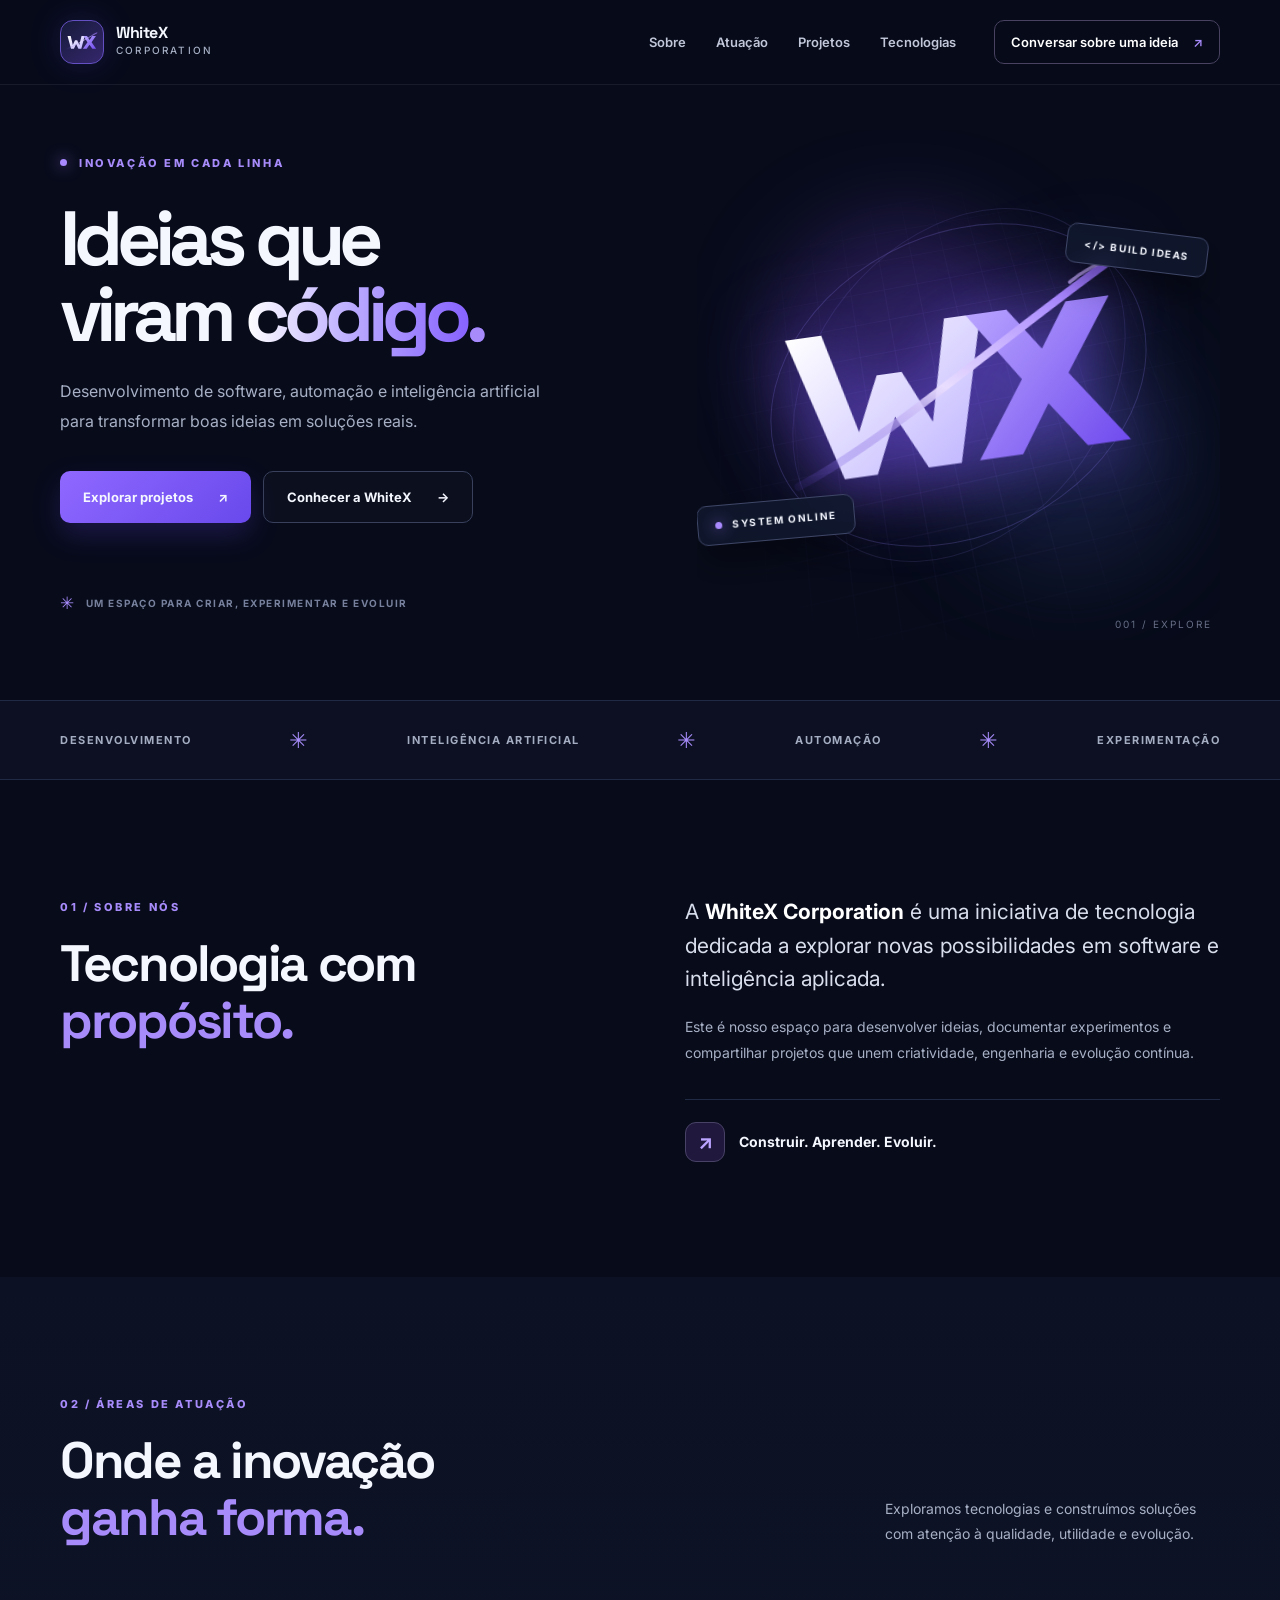
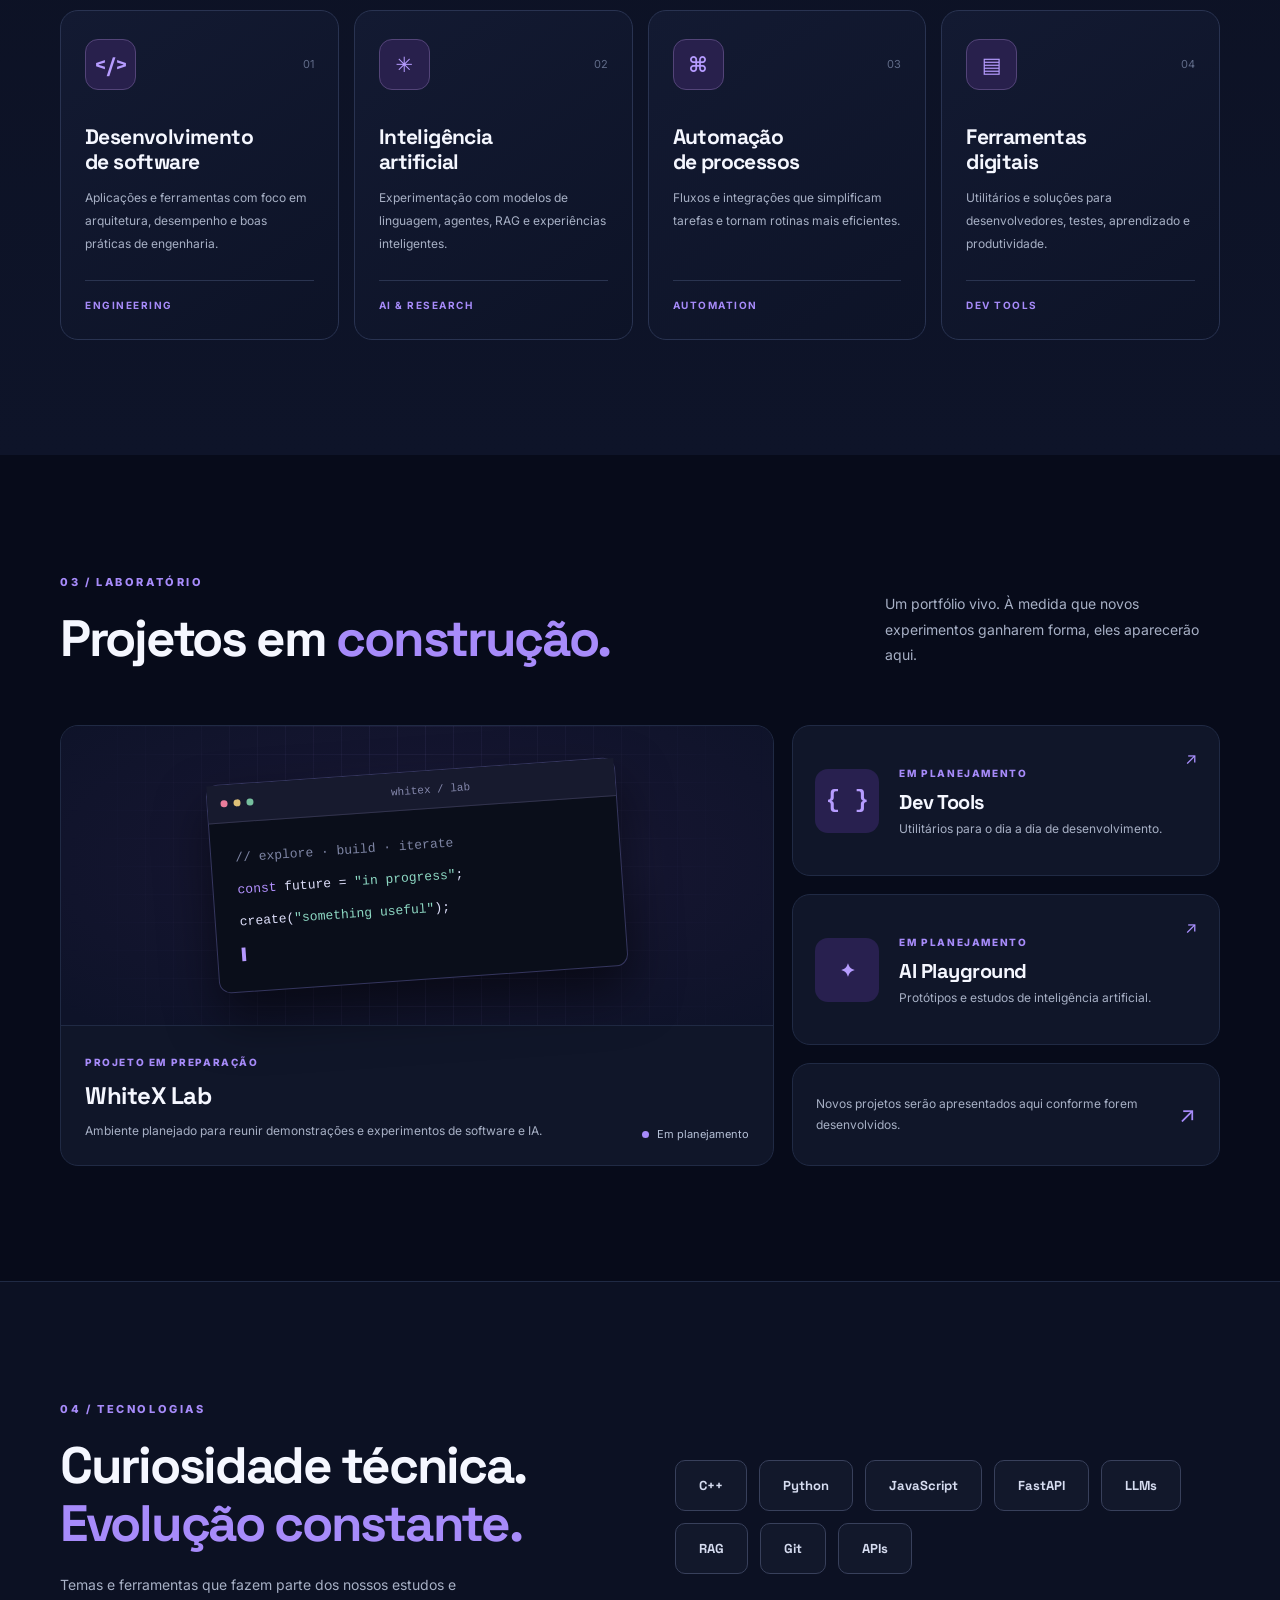
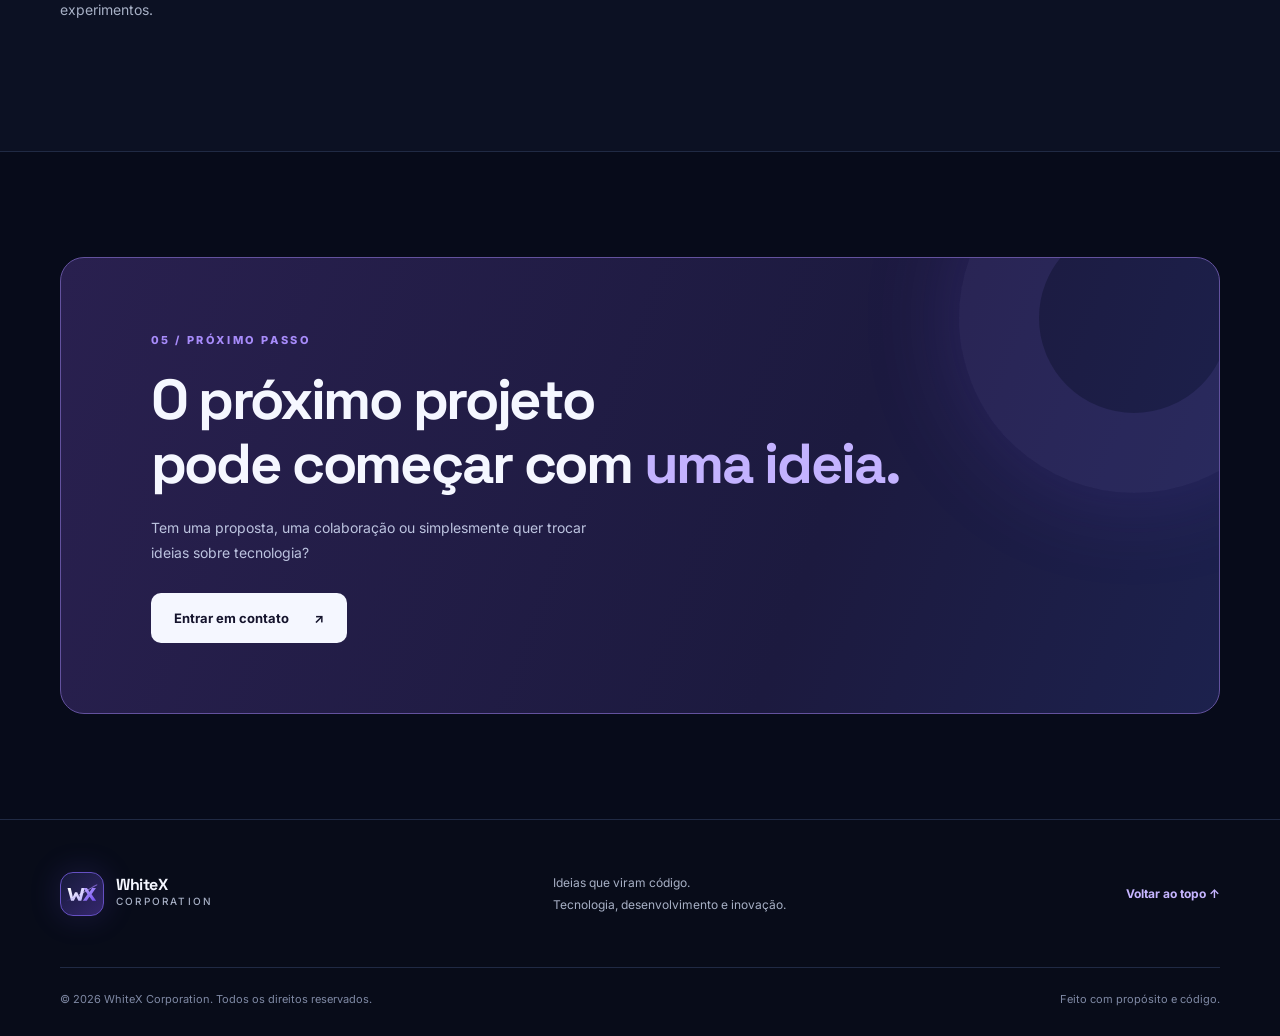
==== commit c28daeee: "perf(a11y): prioriza símbolo principal, melhora salto de conteúdo e atualiza contato" ====
--- a/index.html
+++ b/index.html
@@ -1,13 +1,33 @@
 <!doctype html>
 <html lang="pt-BR">
 <head>
-  <!-- whitex-develop-webhook-test-2026-11-17 -->
-  <!-- whitex-preview-webhook-test-2026-11-17 -->
   <meta charset="utf-8" />
   <meta name="viewport" content="width=device-width, initial-scale=1" />
   <meta name="theme-color" content="#070B1A" />
   <meta name="description" content="WhiteX Corporation: desenvolvimento de software, automação e inteligência artificial. Ideias que viram código." />
   <title>WhiteX Corporation | Ideias que viram código</title>
+  <link rel="canonical" href="https://whitexcorporation.com.br/" />
+  <meta name="robots" content="index, follow" />
+  <meta property="og:type" content="website" />
+  <meta property="og:locale" content="pt_BR" />
+  <meta property="og:site_name" content="WhiteX Corporation" />
+  <meta property="og:title" content="WhiteX Corporation | Ideias que viram código" />
+  <meta property="og:description" content="WhiteX Corporation: desenvolvimento de software, automação e inteligência artificial. Ideias que viram código." />
+  <meta property="og:url" content="https://whitexcorporation.com.br/" />
+  <meta name="twitter:card" content="summary" />
+  <meta name="twitter:title" content="WhiteX Corporation | Ideias que viram código" />
+  <meta name="twitter:description" content="WhiteX Corporation: desenvolvimento de software, automação e inteligência artificial. Ideias que viram código." />
+  <script type="application/ld+json">
+  {
+    "@context": "https://schema.org",
+    "@type": "Organization",
+    "name": "WhiteX Corporation",
+    "url": "https://whitexcorporation.com.br/",
+    "logo": "https://whitexcorporation.com.br/assets/logo-wx.svg",
+    "email": "contato@whitexcorporation.com.br",
+    "description": "WhiteX Corporation: desenvolvimento de software, automação e inteligência artificial. Ideias que viram código."
+  }
+  </script>
   <link rel="icon" href="assets/favicon.svg" type="image/svg+xml" />
   <link rel="preconnect" href="https://fonts.googleapis.com" />
   <link rel="preconnect" href="https://fonts.gstatic.com" crossorigin />
@@ -27,7 +47,7 @@
       </nav>
     </div>
   </header>
-  <main id="conteudo">
+  <main id="conteudo" tabindex="-1">
     <section class="hero container" aria-labelledby="hero-title">
       <div class="hero-copy">
         <div class="eyebrow"><span class="status-dot" aria-hidden="true"></span> INOVAÇÃO EM CADA LINHA</div>
@@ -36,15 +56,15 @@
         <div class="hero-actions"><a class="btn btn-primary" href="#projetos">Explorar projetos <span aria-hidden="true">↗</span></a><a class="btn btn-outline" href="#sobre">Conhecer a WhiteX <span aria-hidden="true">→</span></a></div>
         <div class="hero-bottom"><span class="sparkle">✳</span> UM ESPAÇO PARA CRIAR, EXPERIMENTAR E EVOLUIR</div>
       </div>
-      <div class="hero-visual" aria-hidden="true"><div class="orb orb-one"></div><div class="orb orb-two"></div><div class="glow-grid"></div><div class="orbit orbit-a"></div><div class="orbit orbit-b"></div><div class="hero-symbol"><img src="assets/logo-wx.svg" alt="" width="340" height="240" /></div><div class="float-label float-top">&lt;/&gt; BUILD IDEAS</div><div class="float-label float-bottom"><span class="pulse"></span> SYSTEM ONLINE</div><div class="corner-label">001 / EXPLORE</div></div>
+      <div class="hero-visual" aria-hidden="true"><div class="orb orb-one"></div><div class="orb orb-two"></div><div class="glow-grid"></div><div class="orbit orbit-a"></div><div class="orbit orbit-b"></div><div class="hero-symbol"><img src="assets/logo-wx.svg" alt="" width="340" height="240" decoding="async" fetchpriority="high" /></div><div class="float-label float-top">&lt;/&gt; BUILD IDEAS</div><div class="float-label float-bottom"><span class="pulse"></span> SYSTEM ONLINE</div><div class="corner-label">001 / EXPLORE</div></div>
     </section>
     <section class="strip"><div class="container strip-inner"><span>DESENVOLVIMENTO</span><span class="strip-star">✳</span><span>INTELIGÊNCIA ARTIFICIAL</span><span class="strip-star">✳</span><span>AUTOMAÇÃO</span><span class="strip-star">✳</span><span>EXPERIMENTAÇÃO</span></div></section>
     <section id="sobre" class="section container about"><div class="section-heading"><span class="kicker">01 / SOBRE NÓS</span><h2>Tecnologia com <span class="soft-purple">propósito.</span></h2></div><div class="about-content"><p class="large-copy">A <strong>WhiteX Corporation</strong> é uma iniciativa de tecnologia dedicada a explorar novas possibilidades em software e inteligência aplicada.</p><p>Este é nosso espaço para desenvolver ideias, documentar experimentos e compartilhar projetos que unem criatividade, engenharia e evolução contínua.</p><div class="statement"><span class="statement-icon">↗</span><span>Construir. Aprender. Evoluir.</span></div></div></section>
     <section id="areas" class="section section-tinted"><div class="container"><div class="section-top"><div><span class="kicker">02 / ÁREAS DE ATUAÇÃO</span><h2>Onde a inovação<br /><span class="soft-purple">ganha forma.</span></h2></div><p>Exploramos tecnologias e construímos soluções com atenção à qualidade, utilidade e evolução.</p></div><div class="cards"><article class="service-card"><div class="card-top"><span class="card-icon">&lt;/&gt;</span><span class="card-count">01</span></div><h3>Desenvolvimento<br />de software</h3><p>Aplicações e ferramentas com foco em arquitetura, desempenho e boas práticas de engenharia.</p><div class="card-line"></div><span class="card-tag">ENGINEERING</span></article><article class="service-card"><div class="card-top"><span class="card-icon">✳</span><span class="card-count">02</span></div><h3>Inteligência<br />artificial</h3><p>Experimentação com modelos de linguagem, agentes, RAG e experiências inteligentes.</p><div class="card-line"></div><span class="card-tag">AI & RESEARCH</span></article><article class="service-card"><div class="card-top"><span class="card-icon">⌘</span><span class="card-count">03</span></div><h3>Automação<br />de processos</h3><p>Fluxos e integrações que simplificam tarefas e tornam rotinas mais eficientes.</p><div class="card-line"></div><span class="card-tag">AUTOMATION</span></article><article class="service-card"><div class="card-top"><span class="card-icon">▤</span><span class="card-count">04</span></div><h3>Ferramentas<br />digitais</h3><p>Utilitários e soluções para desenvolvedores, testes, aprendizado e produtividade.</p><div class="card-line"></div><span class="card-tag">DEV TOOLS</span></article></div></div></section>
     <section id="projetos" class="section container projects"><div class="section-top"><div><span class="kicker">03 / LABORATÓRIO</span><h2>Projetos em <span class="soft-purple">construção.</span></h2></div><p>Um portfólio vivo. À medida que novos experimentos ganharem forma, eles aparecerão aqui.</p></div><div class="project-grid"><article class="project-feature"><div class="project-graphic"><div class="terminal"><div class="terminal-head"><i></i><i></i><i></i><span>whitex / lab</span></div><div class="terminal-body"><span class="terminal-comment">// explore · build · iterate</span><span><span class="terminal-purple">const</span> future = <span class="terminal-green">"in progress"</span>;</span><span>create(<span class="terminal-green">"something useful"</span>);</span><span class="terminal-cursor">▌</span></div></div></div><div class="project-info"><div><span class="project-type">PROJETO EM PREPARAÇÃO</span><h3>WhiteX Lab</h3><p>Ambiente planejado para reunir demonstrações e experimentos de software e IA.</p></div><span class="project-status"><span></span> Em planejamento</span></div></article><div class="project-side"><div class="mini-project"><span class="mini-icon">{ }</span><div><span class="project-type">EM PLANEJAMENTO</span><h3>Dev Tools</h3><p>Utilitários para o dia a dia de desenvolvimento.</p></div><span class="mini-arrow">↗</span></div><div class="mini-project"><span class="mini-icon">✦</span><div><span class="project-type">EM PLANEJAMENTO</span><h3>AI Playground</h3><p>Protótipos e estudos de inteligência artificial.</p></div><span class="mini-arrow">↗</span></div><div class="mini-note">Novos projetos serão apresentados aqui conforme forem desenvolvidos. <span>↗</span></div></div></div></section>
     <section id="tecnologias" class="section technologies"><div class="container technologies-inner"><div><span class="kicker">04 / TECNOLOGIAS</span><h2>Curiosidade técnica.<br /><span class="soft-purple">Evolução constante.</span></h2><p>Temas e ferramentas que fazem parte dos nossos estudos e experimentos.</p></div><div class="tech-tags"><span>C++</span><span>Python</span><span>JavaScript</span><span>FastAPI</span><span>LLMs</span><span>RAG</span><span>Git</span><span>APIs</span></div></div></section>
-    <section id="contato" class="section container contact"><div class="contact-panel"><div class="contact-orb"></div><span class="kicker">05 / PRÓXIMO PASSO</span><h2>O próximo projeto<br />pode começar com <span>uma ideia.</span></h2><p>Tem uma proposta, uma colaboração ou simplesmente quer trocar ideias sobre tecnologia?</p><a class="btn btn-light" href="mailto:contato@whitexcorporation.com.br?subject=Contato%20via%20WhiteX%20Corporation">Entrar em contato <span aria-hidden="true">↗</span></a><small>O endereço de e-mail acima precisa ser ativado na Hostinger para receber mensagens.</small></div></section>
+    <section id="contato" class="section container contact"><div class="contact-panel"><div class="contact-orb"></div><span class="kicker">05 / PRÓXIMO PASSO</span><h2>O próximo projeto<br />pode começar com <span>uma ideia.</span></h2><p>Tem uma proposta, uma colaboração ou simplesmente quer trocar ideias sobre tecnologia?</p><a class="btn btn-light" href="mailto:contato@whitexcorporation.com.br?subject=Contato%20via%20WhiteX%20Corporation">Entrar em contato <span aria-hidden="true">↗</span></a></div></section>
   </main>
-  <footer class="footer"><div class="container footer-main"><a href="#inicio" class="brand"><span class="brand-mark" aria-hidden="true"><img src="assets/logo-wx.svg" alt="" width="44" height="34" /></span><span class="brand-text">WhiteX<span>Corporation</span></span></a><p>Ideias que viram código.<br />Tecnologia, desenvolvimento e inovação.</p><a href="#topo" class="back-top">Voltar ao topo ↑</a></div><div class="container footer-bottom"><span>© <span id="year">2026</span> WhiteX Corporation. Todos os direitos reservados.</span><span>Feito com propósito e código.</span></div></footer>
+  <footer class="footer"><div class="container footer-main"><a href="#inicio" class="brand"><span class="brand-mark" aria-hidden="true"><img src="assets/logo-wx.svg" alt="" width="44" height="34" loading="lazy" decoding="async" /></span><span class="brand-text">WhiteX<span>Corporation</span></span></a><p>Ideias que viram código.<br />Tecnologia, desenvolvimento e inovação.</p><a href="#topo" class="back-top">Voltar ao topo ↑</a></div><div class="container footer-bottom"><span>© <span id="year">2026</span> WhiteX Corporation. Todos os direitos reservados.</span><span>Feito com propósito e código.</span></div></footer>
 </body>
 </html>
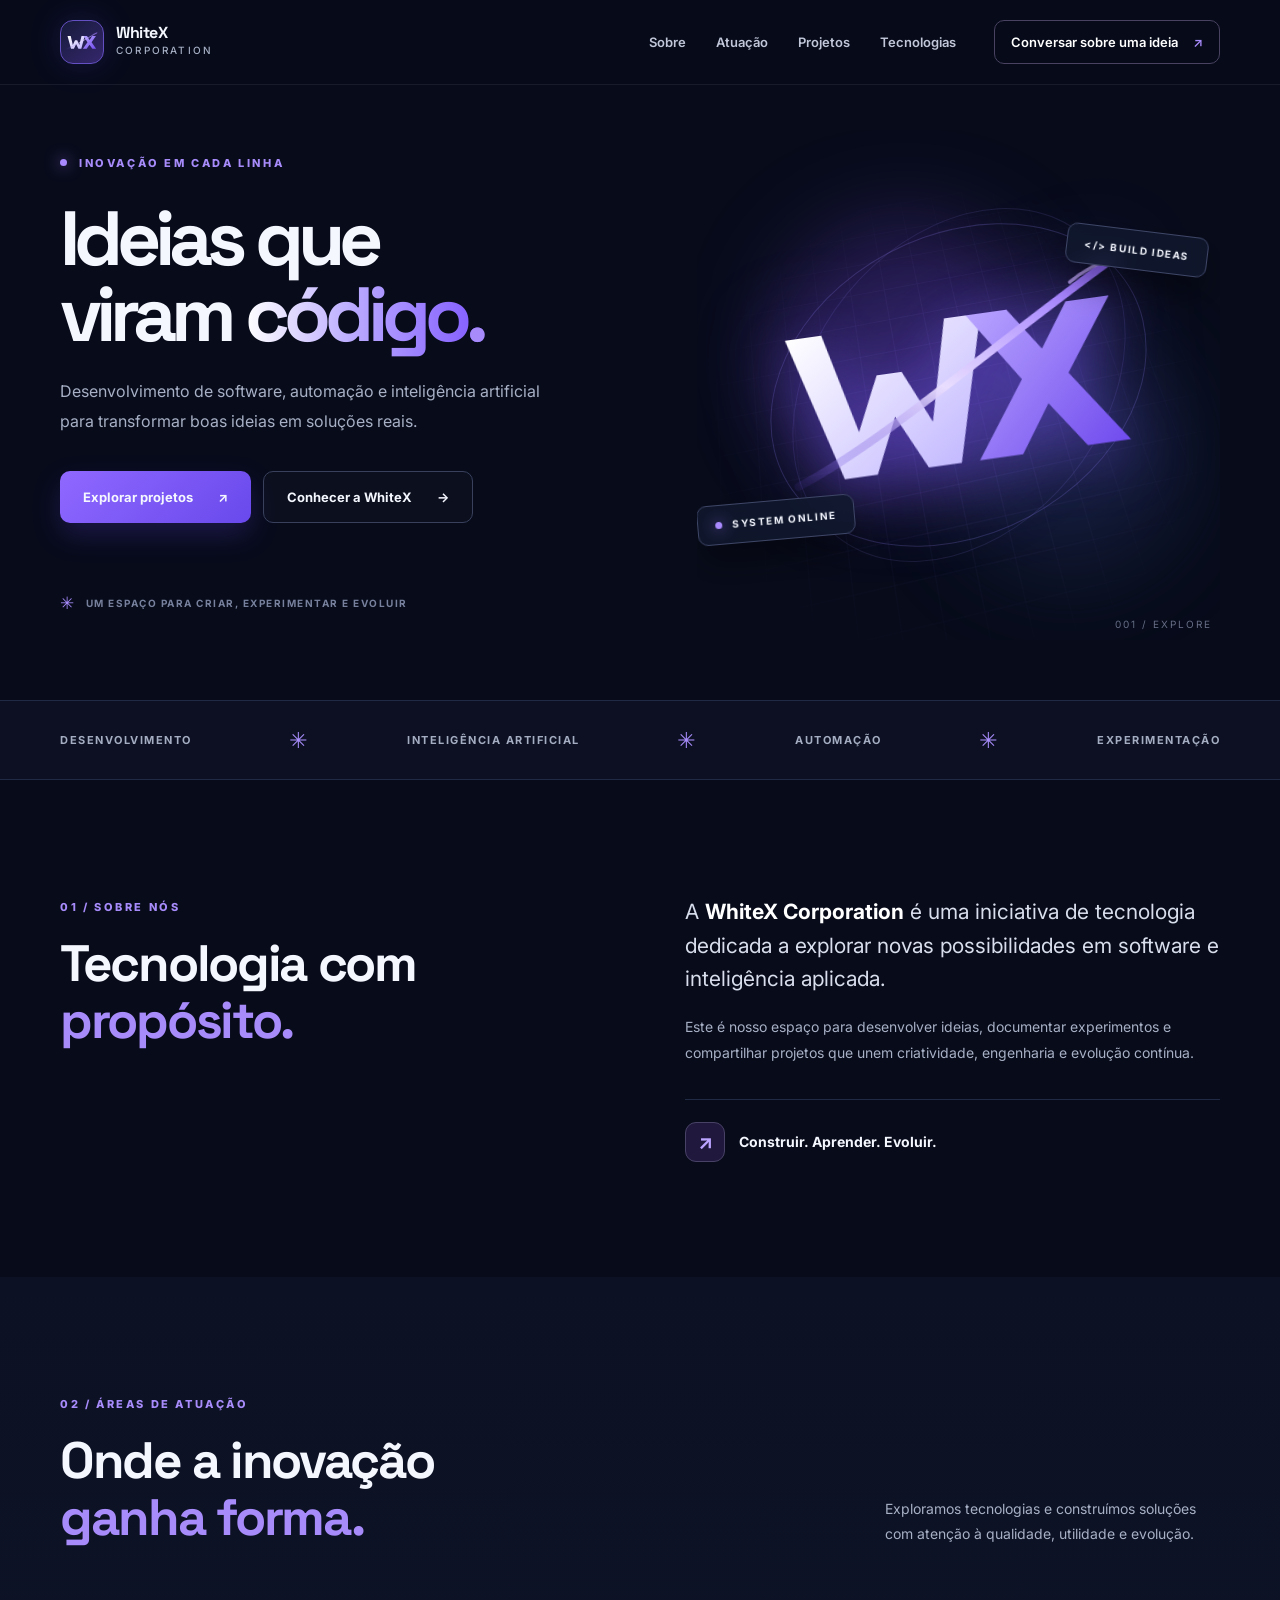
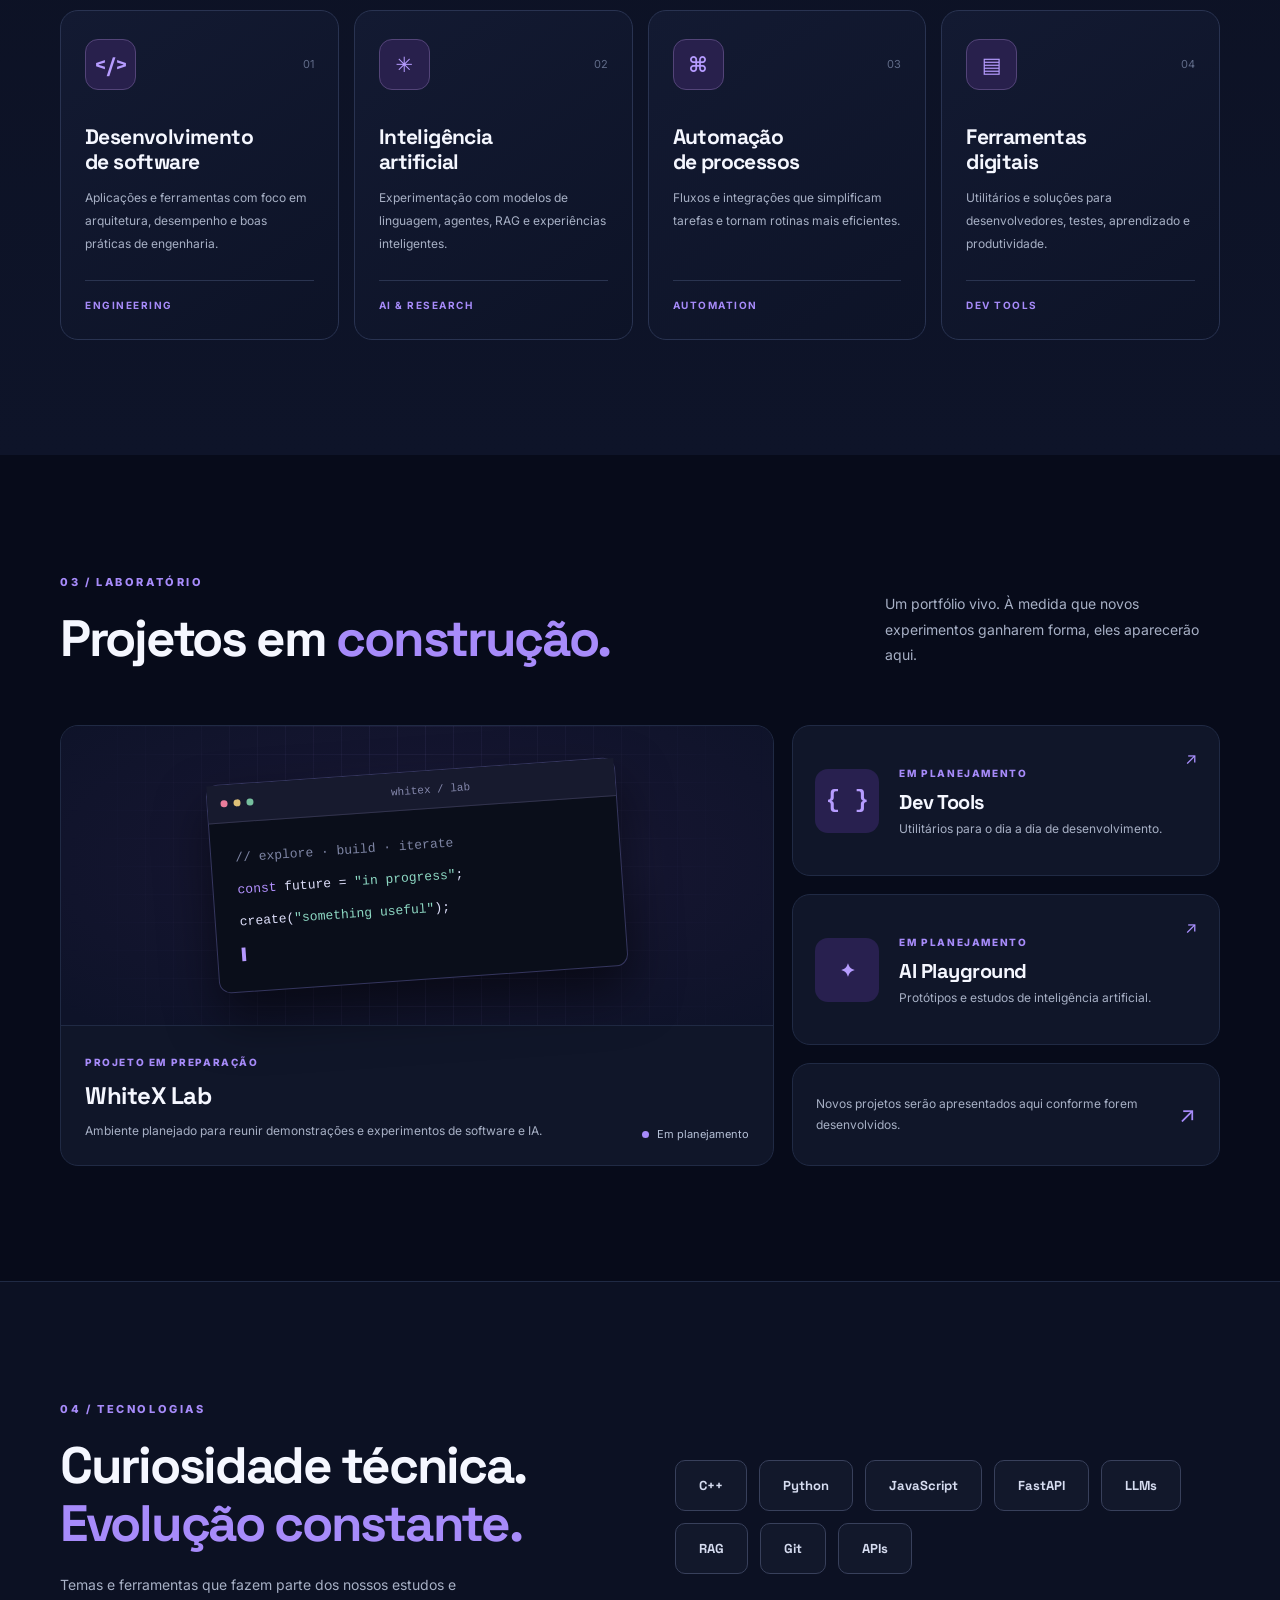
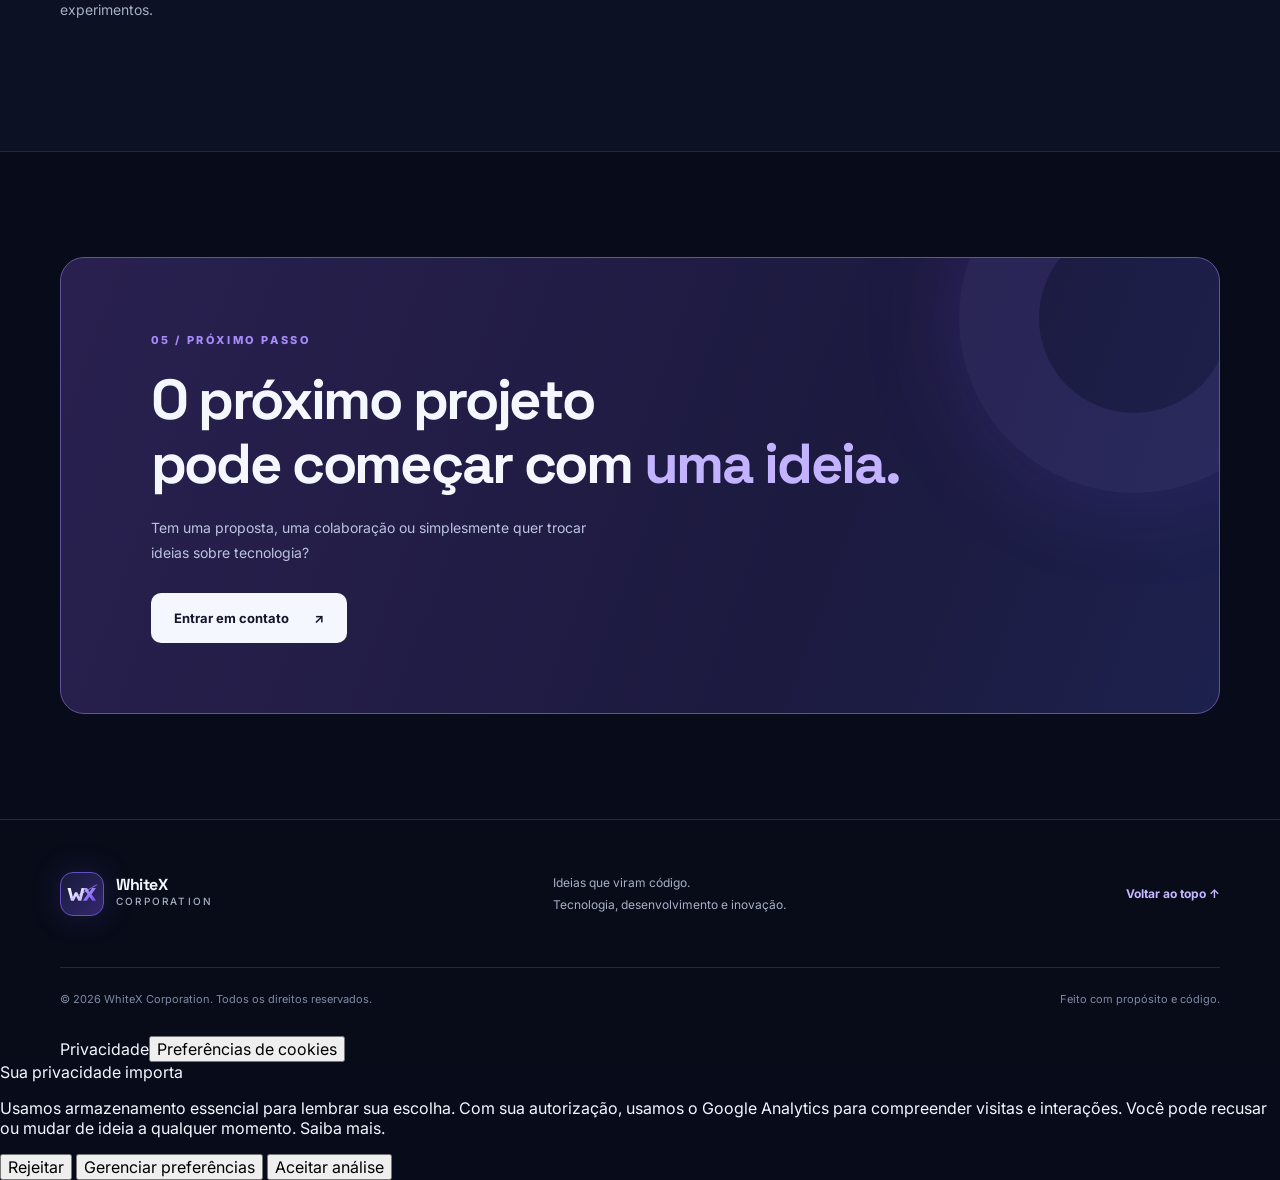
==== commit 00e1a607: "feat(analytics): adiciona painel acessível de consentimento e preferências" ====
--- a/index.html
+++ b/index.html
@@ -32,8 +32,9 @@
   <link rel="preconnect" href="https://fonts.googleapis.com" />
   <link rel="preconnect" href="https://fonts.gstatic.com" crossorigin />
   <link href="https://fonts.googleapis.com/css2?family=Inter:wght@400;500;600;700;800&family=Space+Grotesk:wght@400;500;600;700&display=swap" rel="stylesheet" />
-  <link rel="stylesheet" href="style.css" />
+  <link rel="stylesheet" href="style.css?v=3.3.0" />
   <script src="script.js?v=3.1.1" defer></script>
+  <script src="analytics-consent.js?v=1.0.0" defer></script>
 </head>
 <body>
   <div id="topo" aria-hidden="true"></div>
@@ -56,7 +57,7 @@
         <div class="hero-actions"><a class="btn btn-primary" href="#projetos">Explorar projetos <span aria-hidden="true">↗</span></a><a class="btn btn-outline" href="#sobre">Conhecer a WhiteX <span aria-hidden="true">→</span></a></div>
         <div class="hero-bottom"><span class="sparkle">✳</span> UM ESPAÇO PARA CRIAR, EXPERIMENTAR E EVOLUIR</div>
       </div>
-      <div class="hero-visual" aria-hidden="true"><div class="orb orb-one"></div><div class="orb orb-two"></div><div class="glow-grid"></div><div class="orbit orbit-a"></div><div class="orbit orbit-b"></div><div class="hero-symbol"><img src="assets/logo-wx.svg" alt="" width="340" height="240" decoding="async" fetchpriority="high" /></div><div class="float-label float-top">&lt;/&gt; BUILD IDEAS</div><div class="float-label float-bottom"><span class="pulse"></span> SYSTEM ONLINE</div><div class="corner-label">001 / EXPLORE</div></div>
+      <div class="hero-visual" aria-hidden="true"><div class="orb orb-one"></div><div class="orb orb-two"></div><div class="glow-grid"></div><div class="orbit orbit-a"></div><div class="orbit orbit-b"></div><div class="hero-symbol"><img src="assets/logo-wx.svg" alt="" width="340" height="240" decoding="sync" fetchpriority="high" /></div><div class="float-label float-top">&lt;/&gt; BUILD IDEAS</div><div class="float-label float-bottom"><span class="pulse"></span> SYSTEM ONLINE</div><div class="corner-label">001 / EXPLORE</div></div>
     </section>
     <section class="strip"><div class="container strip-inner"><span>DESENVOLVIMENTO</span><span class="strip-star">✳</span><span>INTELIGÊNCIA ARTIFICIAL</span><span class="strip-star">✳</span><span>AUTOMAÇÃO</span><span class="strip-star">✳</span><span>EXPERIMENTAÇÃO</span></div></section>
     <section id="sobre" class="section container about"><div class="section-heading"><span class="kicker">01 / SOBRE NÓS</span><h2>Tecnologia com <span class="soft-purple">propósito.</span></h2></div><div class="about-content"><p class="large-copy">A <strong>WhiteX Corporation</strong> é uma iniciativa de tecnologia dedicada a explorar novas possibilidades em software e inteligência aplicada.</p><p>Este é nosso espaço para desenvolver ideias, documentar experimentos e compartilhar projetos que unem criatividade, engenharia e evolução contínua.</p><div class="statement"><span class="statement-icon">↗</span><span>Construir. Aprender. Evoluir.</span></div></div></section>
@@ -65,6 +66,28 @@
     <section id="tecnologias" class="section technologies"><div class="container technologies-inner"><div><span class="kicker">04 / TECNOLOGIAS</span><h2>Curiosidade técnica.<br /><span class="soft-purple">Evolução constante.</span></h2><p>Temas e ferramentas que fazem parte dos nossos estudos e experimentos.</p></div><div class="tech-tags"><span>C++</span><span>Python</span><span>JavaScript</span><span>FastAPI</span><span>LLMs</span><span>RAG</span><span>Git</span><span>APIs</span></div></div></section>
     <section id="contato" class="section container contact"><div class="contact-panel"><div class="contact-orb"></div><span class="kicker">05 / PRÓXIMO PASSO</span><h2>O próximo projeto<br />pode começar com <span>uma ideia.</span></h2><p>Tem uma proposta, uma colaboração ou simplesmente quer trocar ideias sobre tecnologia?</p><a class="btn btn-light" href="mailto:contato@whitexcorporation.com.br?subject=Contato%20via%20WhiteX%20Corporation">Entrar em contato <span aria-hidden="true">↗</span></a></div></section>
   </main>
-  <footer class="footer"><div class="container footer-main"><a href="#inicio" class="brand"><span class="brand-mark" aria-hidden="true"><img src="assets/logo-wx.svg" alt="" width="44" height="34" loading="lazy" decoding="async" /></span><span class="brand-text">WhiteX<span>Corporation</span></span></a><p>Ideias que viram código.<br />Tecnologia, desenvolvimento e inovação.</p><a href="#topo" class="back-top">Voltar ao topo ↑</a></div><div class="container footer-bottom"><span>© <span id="year">2026</span> WhiteX Corporation. Todos os direitos reservados.</span><span>Feito com propósito e código.</span></div></footer>
+  <footer class="footer"><div class="container footer-main"><a href="#inicio" class="brand"><span class="brand-mark" aria-hidden="true"><img src="assets/logo-wx.svg" alt="" width="44" height="34" loading="lazy" decoding="async" /></span><span class="brand-text">WhiteX<span>Corporation</span></span></a><p>Ideias que viram código.<br />Tecnologia, desenvolvimento e inovação.</p><a href="#topo" class="back-top">Voltar ao topo ↑</a></div><div class="container footer-bottom"><span>© <span id="year">2026</span> WhiteX Corporation. Todos os direitos reservados.</span><span>Feito com propósito e código.</span></div><div class="container privacy-footer"><a href="privacidade.html">Privacidade</a><button id="cookie-open-settings" type="button">Preferências de cookies</button></div></footer>
+
+  <section id="cookie-banner" class="cookie-banner" role="region" aria-label="Preferências de privacidade" hidden>
+    <div class="cookie-content">
+      <div class="cookie-heading">Sua privacidade importa</div>
+      <p>Usamos armazenamento essencial para lembrar sua escolha. Com sua autorização, usamos o Google Analytics para compreender visitas e interações. Você pode recusar ou mudar de ideia a qualquer momento. <a href="privacidade.html">Saiba mais</a>.</p>
+      <div class="cookie-actions">
+        <button type="button" id="cookie-reject" class="cookie-button cookie-button-secondary">Rejeitar</button>
+        <button type="button" id="cookie-manage" class="cookie-button cookie-button-secondary">Gerenciar preferências</button>
+        <button type="button" id="cookie-accept" class="cookie-button cookie-button-primary">Aceitar análise</button>
+      </div>
+      <div id="cookie-preferences" class="cookie-preferences" hidden>
+        <div class="cookie-heading">Preferências de cookies</div>
+        <p>O armazenamento essencial guarda apenas a sua escolha de privacidade. A análise é opcional.</p>
+        <label class="cookie-toggle"><input id="cookie-analytics-choice" type="checkbox" /> Permitir cookies analíticos</label>
+        <div class="cookie-actions">
+          <button type="button" id="cookie-cancel" class="cookie-button cookie-button-secondary">Cancelar</button>
+          <button type="button" id="cookie-save" class="cookie-button cookie-button-primary">Salvar preferências</button>
+        </div>
+      </div>
+    </div>
+  </section>
+  <div id="cookie-status" class="visually-hidden" role="status" aria-live="polite"></div>
 </body>
 </html>
--- a/style.css
+++ b/style.css
@@ -6,3 +6,26 @@
 .hero-symbol{font:inherit;letter-spacing:normal;padding:0;line-height:normal;text-shadow:none;transform:rotate(-8deg);width:min(95%,390px)}
 .hero-symbol img{width:100%;height:auto;display:block;filter:drop-shadow(0 16px 28px #7c5cff50)}
 @media (prefers-reduced-motion:reduce){.hero-symbol{transform:none}}
+
+/* Acessibilidade e estabilidade de layout - V3.2 */
+:where(a, button):focus-visible {
+  outline: 3px solid #d1c4ff;
+  outline-offset: 4px;
+}
+.skip-link:focus-visible {
+  outline-color: #4d2abf;
+}
+main:focus { outline: none; }
+section[id] { scroll-margin-top: 90px; }
+.hero-symbol img { aspect-ratio: 340 / 240; }
+@media (max-width: 700px) {
+  .main-nav a:focus-visible { outline-offset: -3px; }
+}
+
+/* V3.3: LCP do SVG principal no celular.
+   Evita dois filtros drop-shadow aninhados sobre a mesma imagem,
+   mantendo um brilho menor e preservando os efeitos do desktop. */
+@media (max-width: 700px) {
+  .hero-symbol { filter: none; }
+  .hero-symbol img { filter: drop-shadow(0 8px 14px #7c5cff50); }
+}
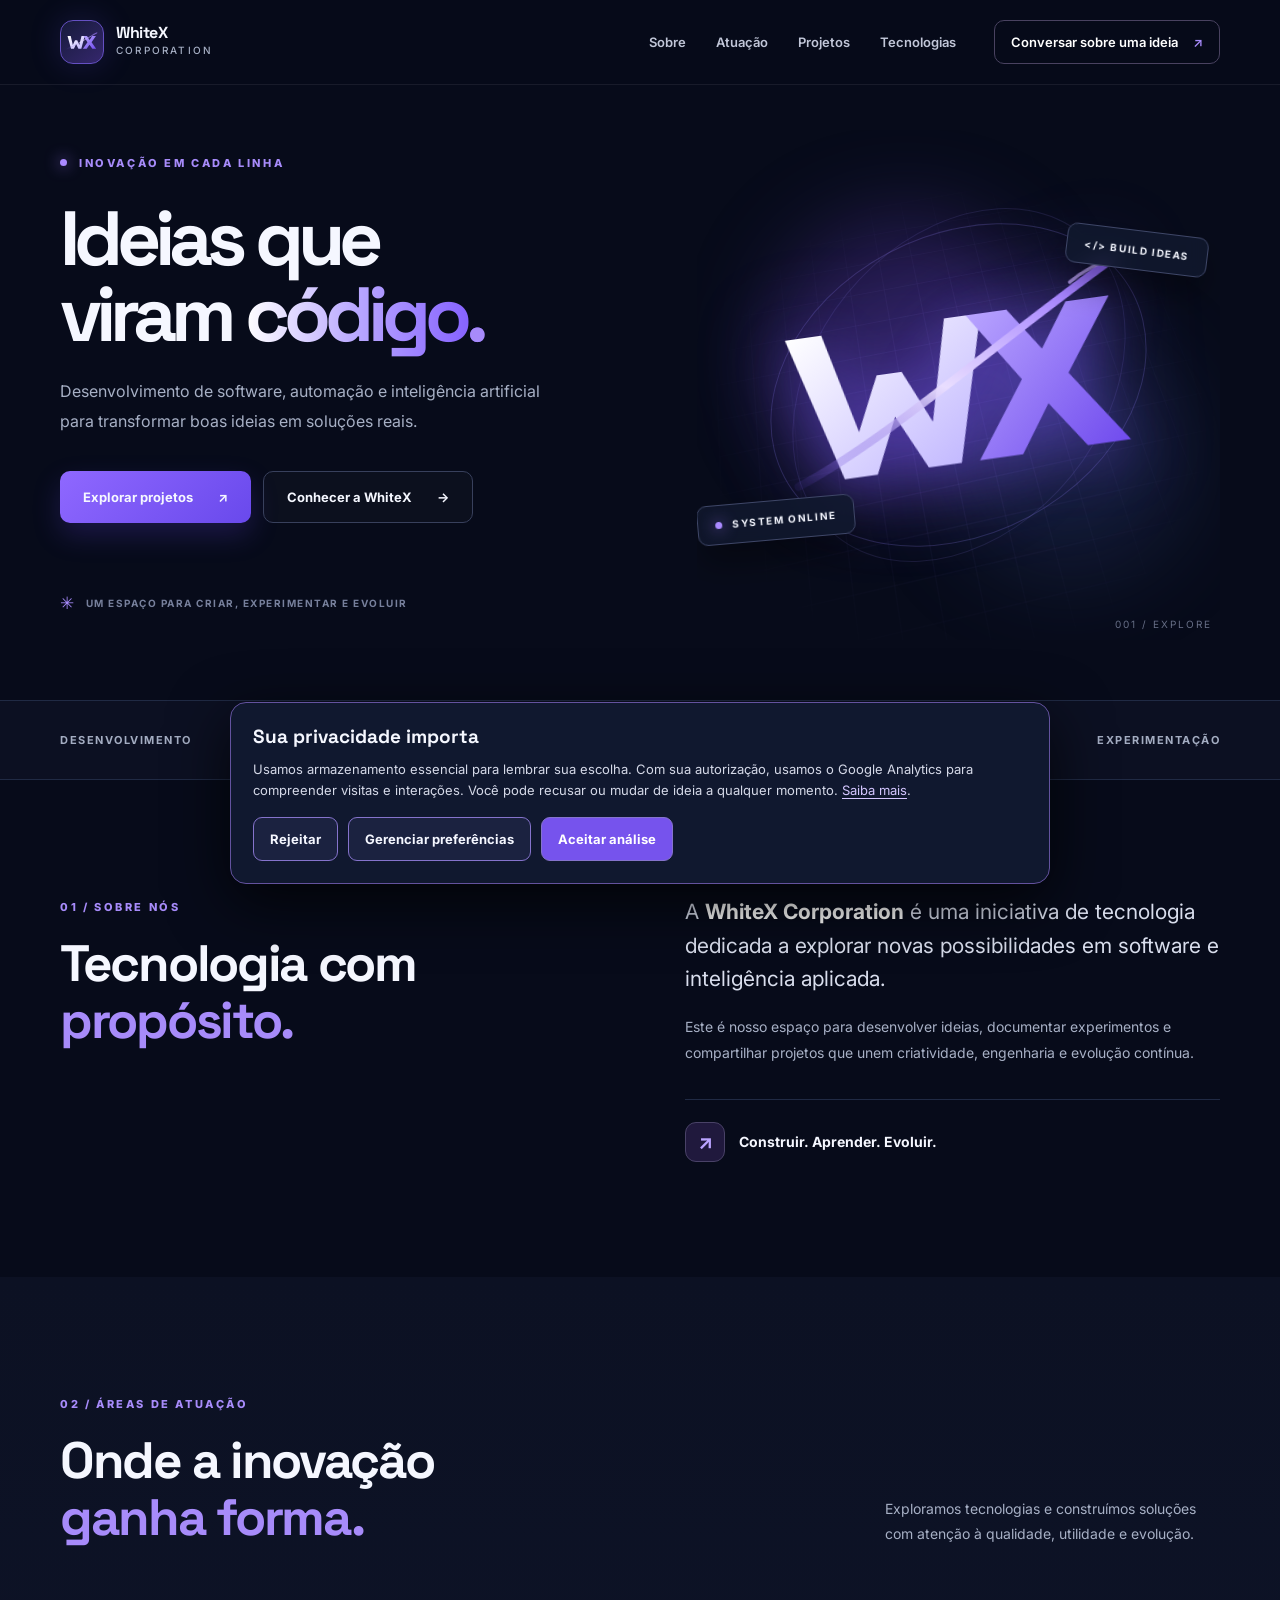
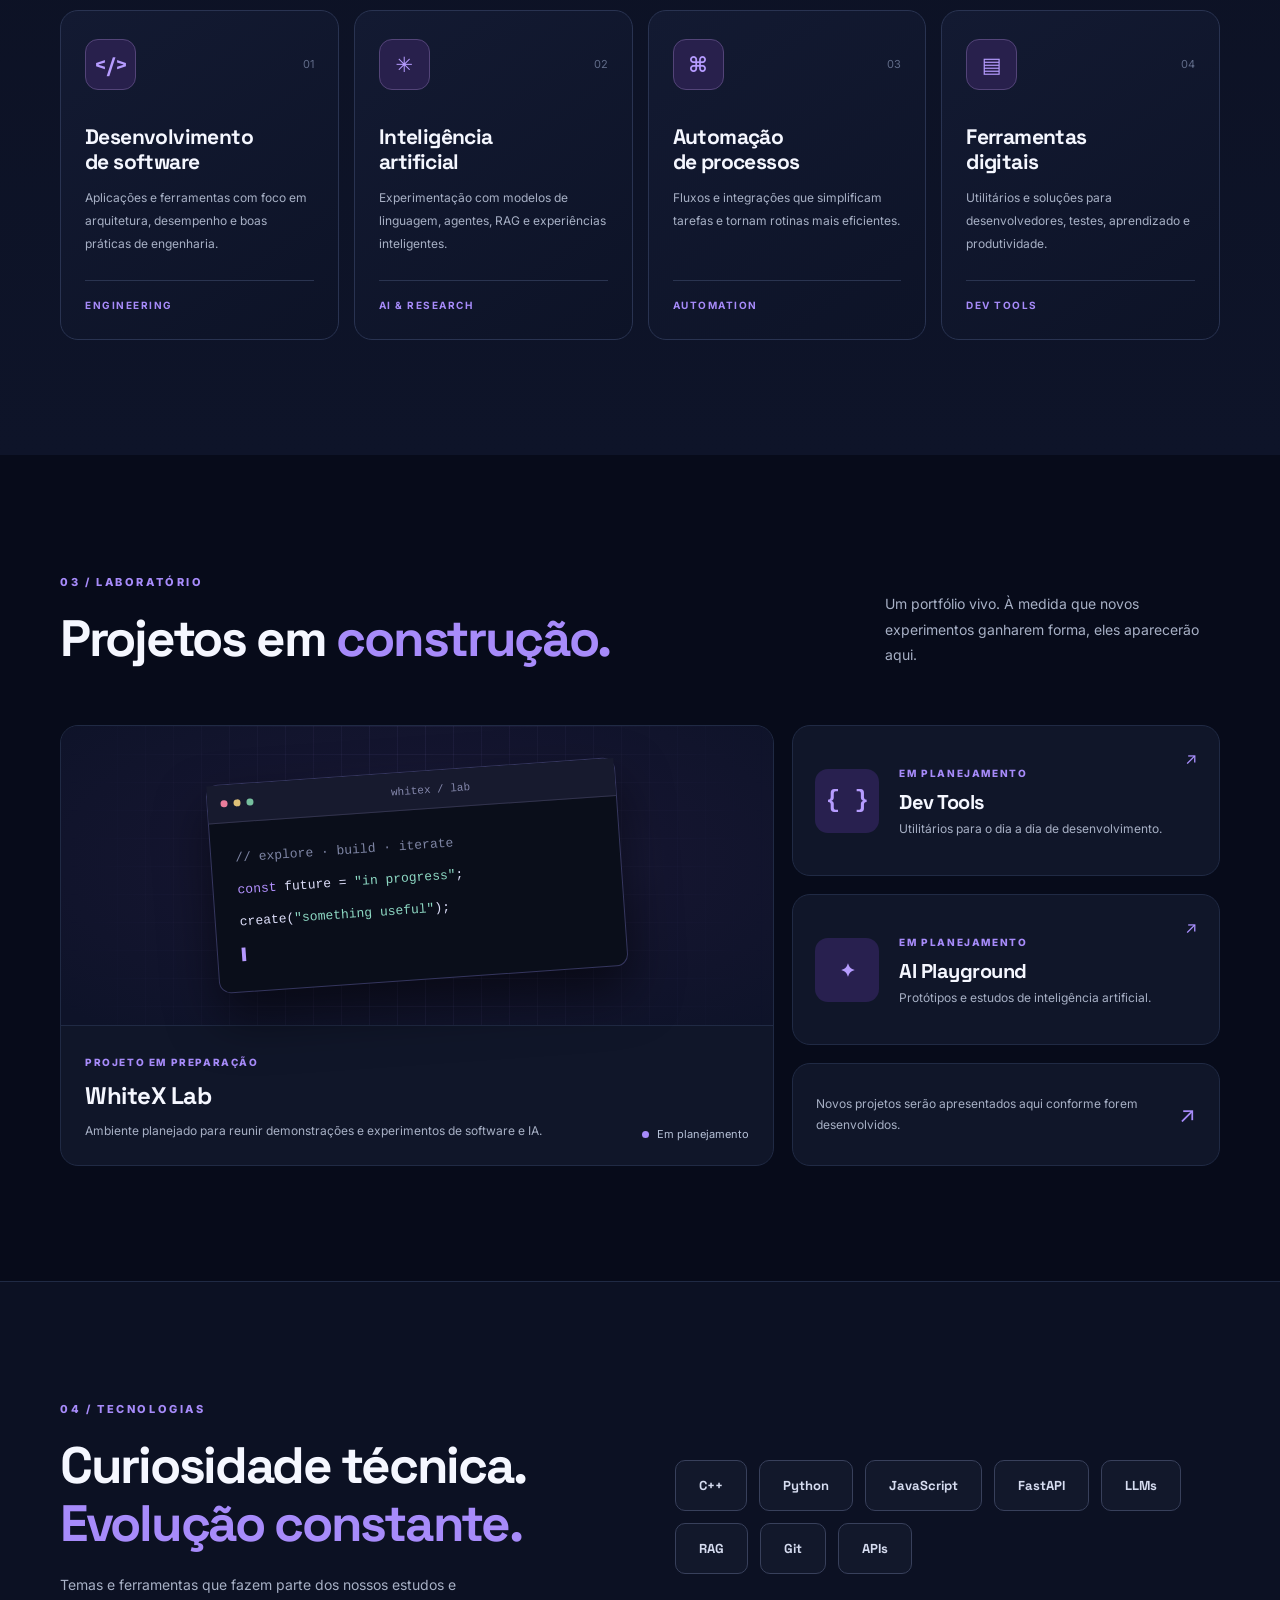
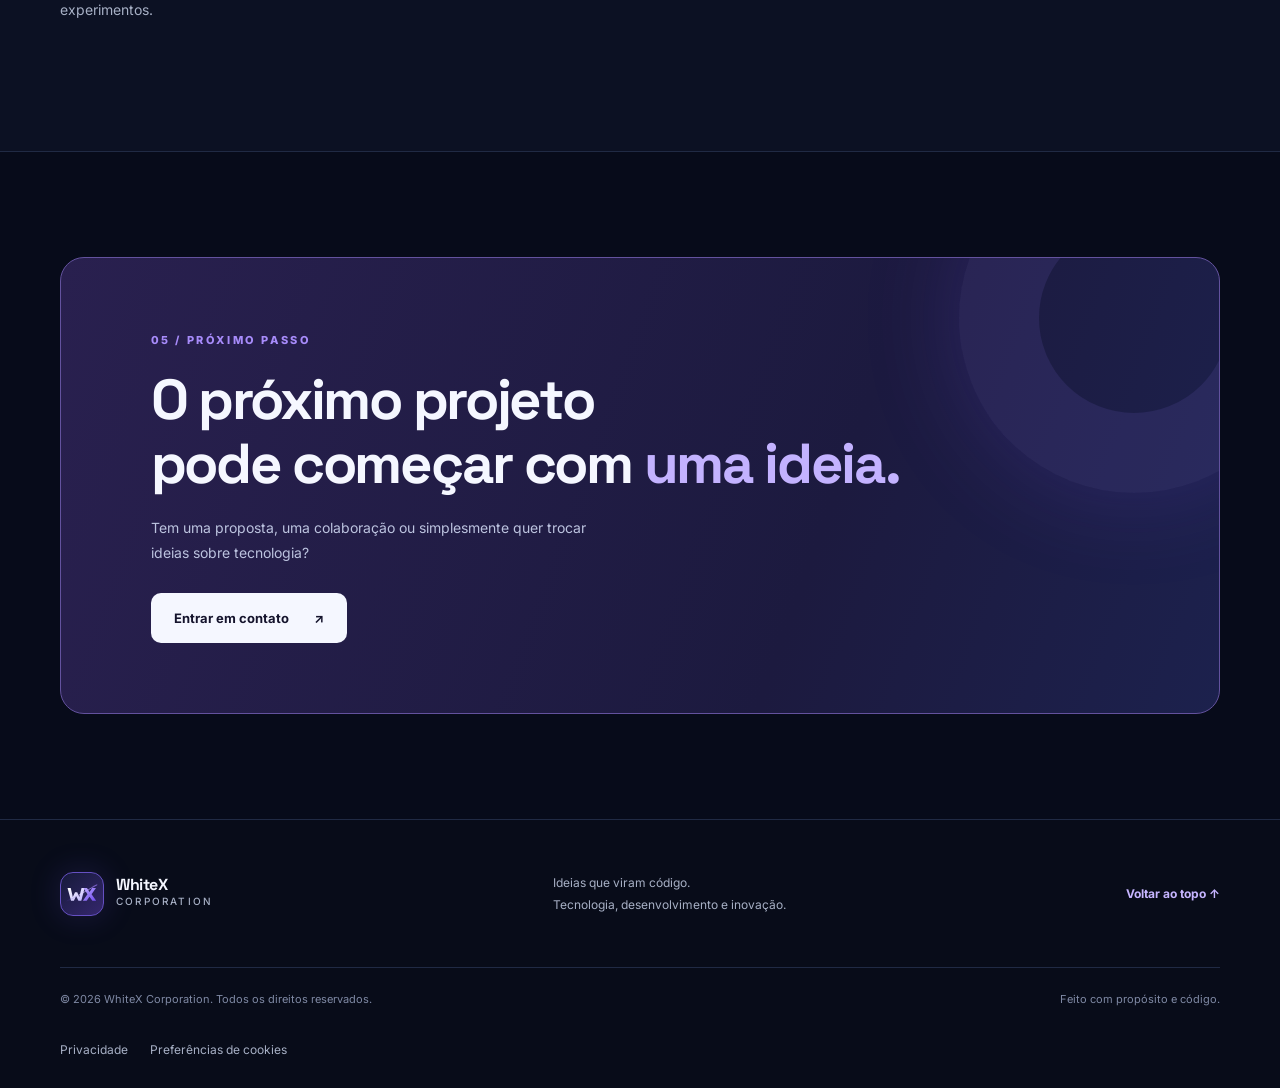
==== commit 299e88d6: "chore(analytics): versiona CSS do aviso de privacidade" ====
--- a/index.html
+++ b/index.html
@@ -32,7 +32,7 @@
   <link rel="preconnect" href="https://fonts.googleapis.com" />
   <link rel="preconnect" href="https://fonts.gstatic.com" crossorigin />
   <link href="https://fonts.googleapis.com/css2?family=Inter:wght@400;500;600;700;800&family=Space+Grotesk:wght@400;500;600;700&display=swap" rel="stylesheet" />
-  <link rel="stylesheet" href="style.css?v=3.3.0" />
+  <link rel="stylesheet" href="style.css?v=3.4.0" />
   <script src="script.js?v=3.1.1" defer></script>
   <script src="analytics-consent.js?v=1.0.0" defer></script>
 </head>
--- a/style.css
+++ b/style.css
@@ -29,3 +29,30 @@
   .hero-symbol { filter: none; }
   .hero-symbol img { filter: drop-shadow(0 8px 14px #7c5cff50); }
 }
+
+/* WhiteX Analytics: preferências de privacidade (V3.4) */
+[hidden] { display: none !important; }
+.visually-hidden { position: absolute !important; width: 1px; height: 1px; padding: 0; margin: -1px; overflow: hidden; clip: rect(0,0,0,0); white-space: nowrap; border: 0; }
+.privacy-footer { display: flex; align-items: center; gap: 22px; padding: 0 0 25px; color: var(--muted); font-size: 12px; }
+.privacy-footer a:hover, .privacy-footer button:hover { color: var(--white); text-decoration: underline; }
+.privacy-footer button { border: 0; background: transparent; color: inherit; padding: 6px 0; cursor: pointer; }
+.cookie-banner { position: fixed; bottom: 16px; left: 16px; right: 16px; max-width: 820px; margin: 0 auto; z-index: 1000; border: 1px solid #63529e; background: #10182f; border-radius: 16px; box-shadow: 0 18px 60px #000b; color: var(--white); }
+.cookie-content { padding: 22px; }
+.cookie-heading { font: 700 19px/1.3 var(--font-display); }
+.cookie-banner p { margin: 10px 0 16px; color: #d5d9e8; line-height: 1.6; font-size: 13px; }
+.cookie-banner a { color: #d4c6ff; text-decoration: underline; text-underline-offset: 3px; }
+.cookie-actions { display: flex; flex-wrap: wrap; gap: 10px; }
+.cookie-button { min-height: 44px; padding: 10px 16px; border-radius: 9px; border: 1px solid #8573cc; cursor: pointer; font-size: 13px; font-weight: 700; }
+.cookie-button-primary { color: #fff; background: #7653ed; }
+.cookie-button-secondary { color: #f5f7ff; background: #1b2240; }
+.cookie-button:hover { filter: brightness(1.13); }
+.cookie-preferences { margin-top: 18px; padding-top: 17px; border-top: 1px solid #41476c; }
+.cookie-toggle { display: flex; gap: 10px; align-items: center; margin-bottom: 16px; font-size: 14px; }
+.cookie-toggle input { width: 20px; height: 20px; accent-color: #8f68ff; }
+@media (max-width: 700px) {
+  .cookie-banner { bottom: 8px; left: 8px; right: 8px; max-height: calc(100dvh - 16px); overflow-y: auto; }
+  .cookie-content { padding: 18px; }
+  .cookie-actions { flex-direction: column; }
+  .cookie-button { width: 100%; }
+  .privacy-footer { flex-wrap: wrap; }
+}
